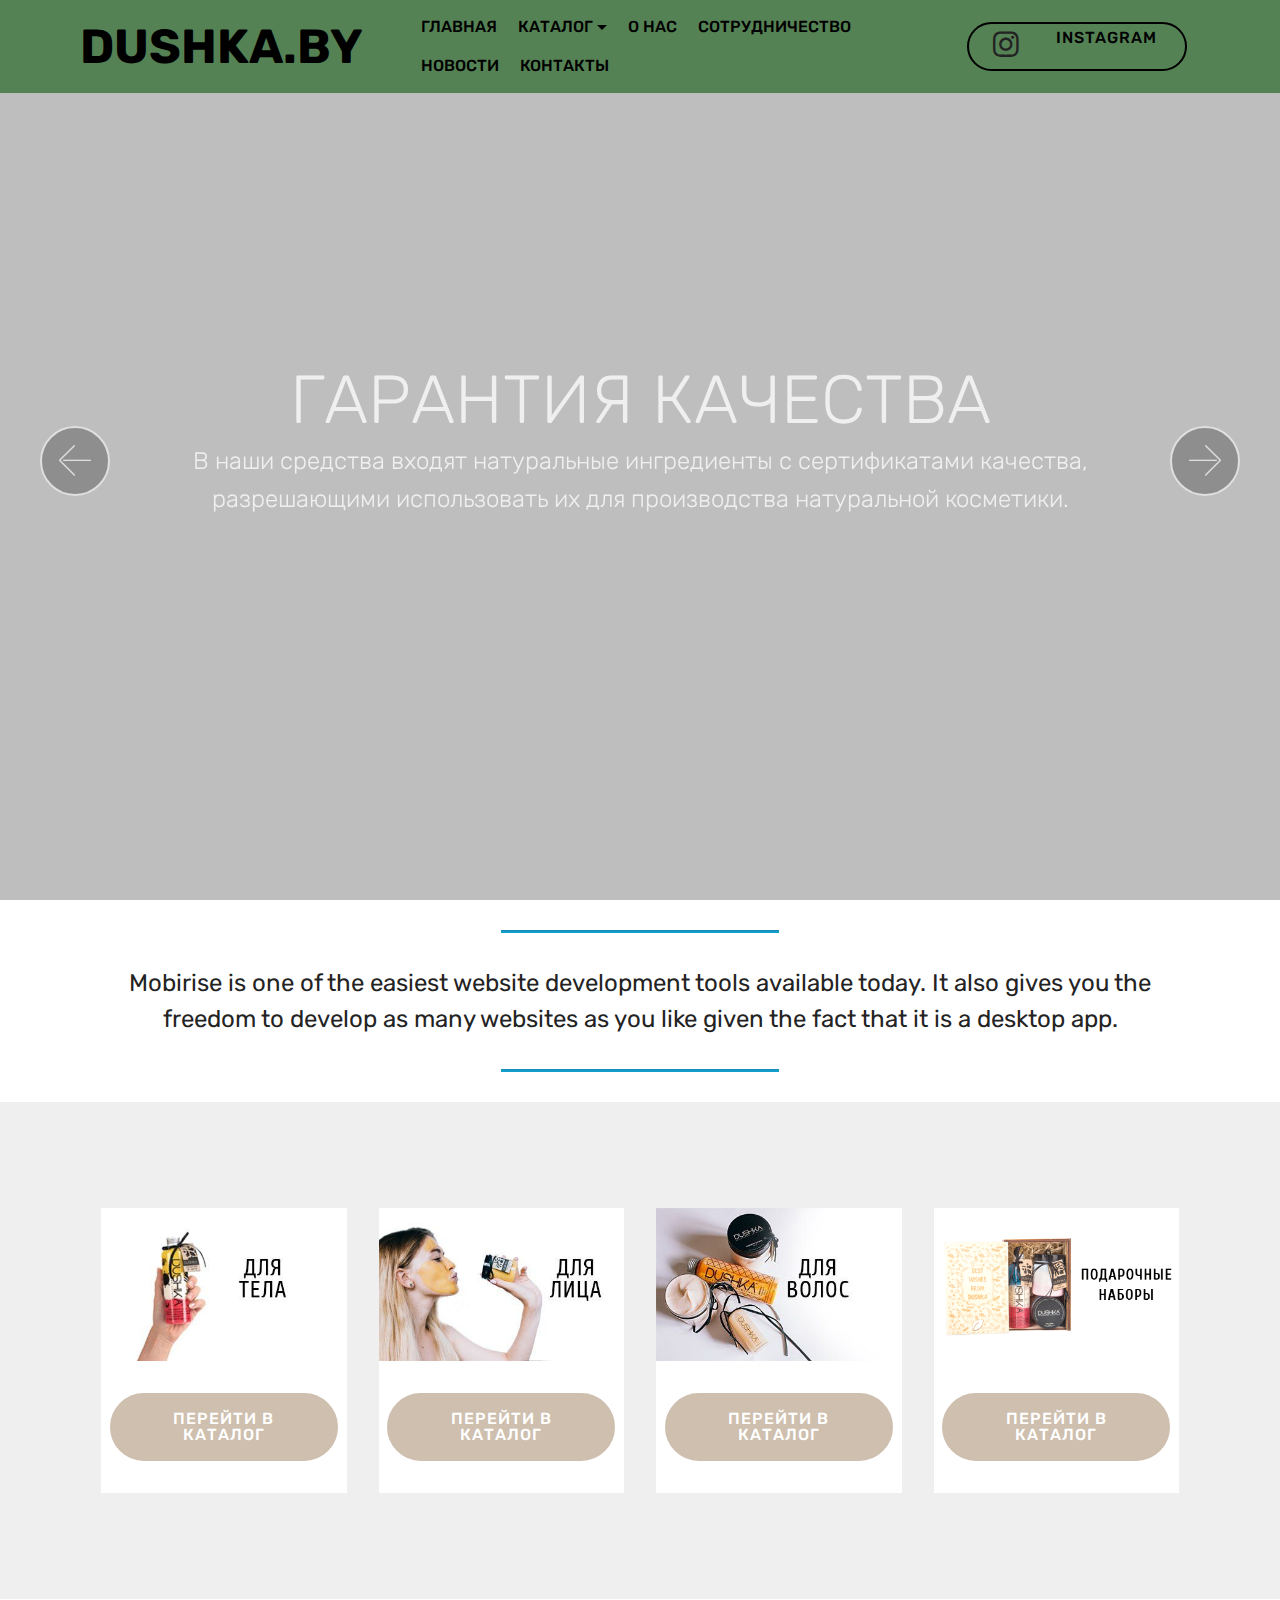
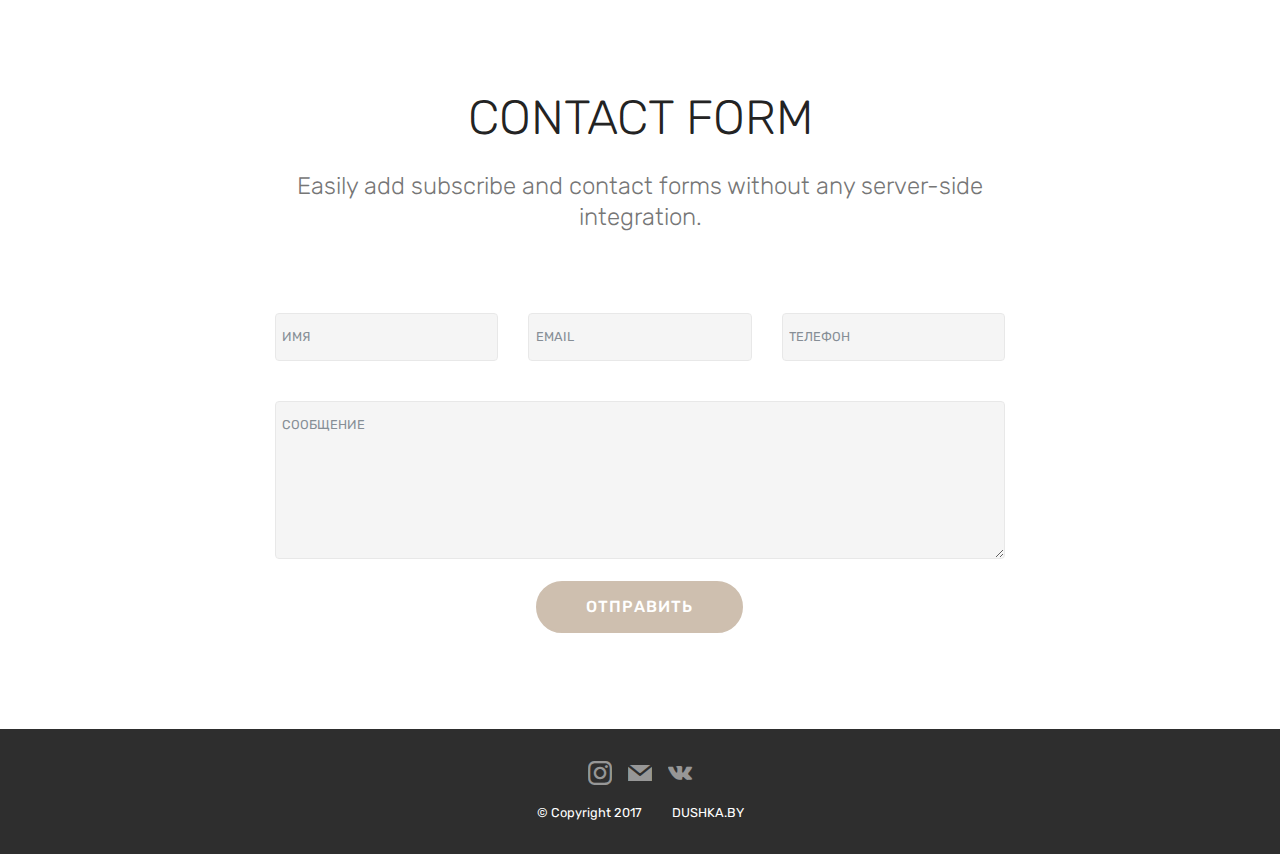
==== index.html @ 1a7125b2 "create github pages" ====
<!DOCTYPE html>
<html>
<head>
  <!-- Данный сайт сделан с помощью конструктора Mobirise v4.4.1, https://mobiriz.store -->
  <meta charset="UTF-8">
  <meta http-equiv="X-UA-Compatible" content="IE=edge">
  <meta name="generator" content="Mobirise v4.4.1, mobiriz.store">
  <meta name="viewport" content="width=device-width, initial-scale=1">
  <link rel="shortcut icon" href="assets/images/logo2.png" type="image/x-icon">
  <meta name="description" content="">
  <title>Dushka.by</title>
  <link rel="stylesheet" href="assets/web/assets/mobirise-icons/mobirise-icons.css">
  <link rel="stylesheet" href="assets/tether/tether.min.css">
  <link rel="stylesheet" href="assets/bootstrap/css/bootstrap.min.css">
  <link rel="stylesheet" href="assets/bootstrap/css/bootstrap-grid.min.css">
  <link rel="stylesheet" href="assets/bootstrap/css/bootstrap-reboot.min.css">
  <link rel="stylesheet" href="assets/dropdown/css/style.css">
  <link rel="stylesheet" href="assets/socicon/css/styles.css">
  <link rel="stylesheet" href="assets/theme/css/style.css">
  <link rel="stylesheet" href="assets/mobirise/css/mbr-additional.css" type="text/css">
  
  
  
</head>
<body>
<section class="menu cid-qB2t56JQNz" once="menu" id="menu1-0" data-rv-view="389">

    

    <nav class="navbar navbar-expand beta-menu navbar-dropdown align-items-center navbar-fixed-top navbar-toggleable-sm">
        <button class="navbar-toggler navbar-toggler-right" type="button" data-toggle="collapse" data-target="#navbarSupportedContent" aria-controls="navbarSupportedContent" aria-expanded="false" aria-label="Toggle navigation">
            <div class="hamburger">
                <span></span>
                <span></span>
                <span></span>
                <span></span>
            </div>
        </button>
        <div class="menu-logo">
            <div class="navbar-brand">
                
                <span class="navbar-caption-wrap"><a class="navbar-caption text-black display-2" href="https://mobirise.com">
                        DUSHKA.BY</a></span>
            </div>
        </div>
        <div class="collapse navbar-collapse" id="navbarSupportedContent">
            <ul class="navbar-nav nav-dropdown" data-app-modern-menu="true"><li class="nav-item">
                    <a class="nav-link link text-black display-4" href="https://mobirise.com">
                        ГЛАВНАЯ</a>
                </li><li class="nav-item dropdown"><a class="nav-link link text-black dropdown-toggle display-4" href="https://mobirise.com" data-toggle="dropdown-submenu" aria-expanded="false">КАТАЛОГ</a><div class="dropdown-menu"><div class="dropdown"><a class="text-black dropdown-item dropdown-toggle display-4" href="https://mobirise.com" data-toggle="dropdown-submenu" aria-expanded="false">ДЛЯ ТЕЛ</a><div class="dropdown-menu dropdown-submenu"><a class="text-black dropdown-item display-4" href="https://mobirise.com">New Item</a><a class="text-black dropdown-item display-4" href="https://mobirise.com" aria-expanded="false">New Item</a><a class="text-black dropdown-item display-4" href="https://mobirise.com" aria-expanded="false">New Item</a><a class="text-black dropdown-item display-4" href="https://mobirise.com" aria-expanded="false">New Item</a><a class="text-black dropdown-item display-4" href="https://mobirise.com" aria-expanded="false">New Item</a><a class="text-black dropdown-item display-4" href="https://mobirise.com" aria-expanded="false">New Item</a><a class="text-black dropdown-item display-4" href="https://mobirise.com" aria-expanded="false">New Item</a><a class="text-black dropdown-item display-4" href="https://mobirise.com" aria-expanded="false">New Item</a><a class="text-black dropdown-item display-4" href="https://mobirise.com" aria-expanded="false">New Item</a><a class="text-black dropdown-item display-4" href="https://mobirise.com" aria-expanded="false">New Item</a><a class="text-black dropdown-item display-4" href="https://mobirise.com" aria-expanded="false">New Item</a><a class="text-black dropdown-item display-4" href="https://mobirise.com" aria-expanded="false">New Item</a></div></div><div class="dropdown"><a class="text-black dropdown-item dropdown-toggle display-4" href="https://mobirise.com" aria-expanded="false" data-toggle="dropdown-submenu">ДЛЯ ЛИЦА</a><div class="dropdown-menu dropdown-submenu"><a class="text-black dropdown-item display-4" href="https://mobirise.com" aria-expanded="false">New Item</a><a class="text-black dropdown-item display-4" href="https://mobirise.com" aria-expanded="false">New Item</a><a class="text-black dropdown-item display-4" href="https://mobirise.com" aria-expanded="false">New Item</a><a class="text-black dropdown-item display-4" href="https://mobirise.com" aria-expanded="false">New Item</a><a class="text-black dropdown-item display-4" href="https://mobirise.com" aria-expanded="false">New Item</a><a class="text-black dropdown-item display-4" href="https://mobirise.com" aria-expanded="false">New Item</a><a class="text-black dropdown-item display-4" href="https://mobirise.com" aria-expanded="false">New Item</a><a class="text-black dropdown-item display-4" href="https://mobirise.com" aria-expanded="false">New Item</a><a class="text-black dropdown-item display-4" href="https://mobirise.com" aria-expanded="false">New Item</a><a class="text-black dropdown-item display-4" href="https://mobirise.com" aria-expanded="false">New Item</a></div></div><div class="dropdown"><a class="text-black dropdown-item dropdown-toggle display-4" href="https://mobirise.com" aria-expanded="false" data-toggle="dropdown-submenu">ДЛЯ ВОЛОС</a><div class="dropdown-menu dropdown-submenu"><a class="text-black dropdown-item display-4" href="https://mobirise.com" aria-expanded="false">New Item</a><a class="text-black dropdown-item display-4" href="https://mobirise.com" aria-expanded="false">New Item</a><a class="text-black dropdown-item display-4" href="https://mobirise.com" aria-expanded="false">New Item</a><a class="text-black dropdown-item display-4" href="https://mobirise.com" aria-expanded="false">New Item</a><a class="text-black dropdown-item display-4" href="https://mobirise.com" aria-expanded="false">New Item</a></div></div><div class="dropdown"><a class="text-black dropdown-item dropdown-toggle display-4" href="https://mobirise.com" aria-expanded="false" data-toggle="dropdown-submenu">ПОДАРОЧНЫЕ НАБОРЫ</a><div class="dropdown-menu dropdown-submenu"><a class="text-black dropdown-item display-4" href="https://mobirise.com" aria-expanded="false">New Item</a><a class="text-black dropdown-item display-4" href="https://mobirise.com" aria-expanded="false">New Item</a><a class="text-black dropdown-item display-4" href="https://mobirise.com" aria-expanded="false">New Item</a><a class="text-black dropdown-item display-4" href="https://mobirise.com" aria-expanded="false">New Item</a></div></div></div></li><li class="nav-item"><a class="nav-link link text-black display-4" href="https://mobirise.com">О НАС</a></li><li class="nav-item"><a class="nav-link link text-black display-4" href="https://mobirise.com">СОТРУДНИЧЕСТВО</a></li><li class="nav-item"><a class="nav-link link text-black display-4" href="https://mobirise.com">НОВОСТИ</a></li><li class="nav-item"><a class="nav-link link text-black display-4" href="https://mobirise.com">КОНТАКТЫ</a></li></ul>
            <div class="navbar-buttons mbr-section-btn"><a class="btn btn-sm btn-black-outline display-4" href="https://mobirise.com"><span class="socicon socicon-instagram mbr-iconfont mbr-iconfont-btn" style="color: rgb(35, 35, 35);"></span>
                    &nbsp; &nbsp; &nbsp;INSTAGRAM &nbsp; &nbsp; &nbsp; &nbsp; &nbsp; &nbsp;</a></div>
        </div>
    </nav>
</section>

<section class="engine"><a href="https://mobirisethemes.info">Современные bootstrap шаблоны Можно всегда у нас на сайте</a></section><section class="carousel slide cid-qB2wFe094n" data-interval="false" id="slider1-1" data-rv-view="391">

    

    <div class="full-screen"><div class="mbr-slider slide carousel" data-pause="true" data-keyboard="false" data-ride="carousel" data-interval="4000"><div class="carousel-inner" role="listbox"><div class="carousel-item slider-fullscreen-image active" data-bg-video-slide="false" style="background-image: url(assets/images/img-8837-1600x900.jpg);"><div class="container container-slide"><div class="image_wrapper"><div class="mbr-overlay" style="opacity: 0.2;"></div><img src="assets/images/img-8837-1600x900.jpg"><div class="carousel-caption justify-content-center"><div class="col-10 align-center"><h2 class="mbr-fonts-style display-1">ГАРАНТИЯ КАЧЕСТВА</h2><p class="lead mbr-text mbr-fonts-style display-5"> В наши средства входят натуральные ингредиенты с сертификатами качества, разрешающими использовать их для производства натуральной косметики.</p></div></div></div></div></div><div class="carousel-item slider-fullscreen-image" data-bg-video-slide="false" style="background-image: url(assets/images/dsc-0005-4-2-1600x899.jpg);"><div class="container container-slide"><div class="image_wrapper"><div class="mbr-overlay" style="opacity: 0.2; background-color: rgb(85, 130, 85);"></div><img src="assets/images/dsc-0005-4-2-1600x899.jpg"><div class="carousel-caption justify-content-center"><div class="col-10 align-center"><h2 class="mbr-fonts-style display-1">СЕРТИФИЦИРОВАНАЯ ПРОДУКЦИЯ</h2><p class="lead mbr-text mbr-fonts-style display-5">Косметика Dushka имеет все необходимые сертификаты качества.</p></div></div></div></div></div><div class="carousel-item slider-fullscreen-image" data-bg-video-slide="false" style="background-image: url(assets/images/dsc-9138-1600x1144.jpg);"><div class="container container-slide"><div class="image_wrapper"><div class="mbr-overlay" style="opacity: 0.2;"></div><img src="assets/images/dsc-9138-1600x1144.jpg"><div class="carousel-caption justify-content-center"><div class="col-10 align-center"><h2 class="mbr-fonts-style display-1">РУЧНАЯ РАБОТА</h2><p class="lead mbr-text mbr-fonts-style display-5">Все наши средства готовятся исключительно вручную – Dushka очень гордится этим, ведь так мы передаем вам свое тепло и заботу. Наши ребята каждый день бережно и кропотливо создают полезные средства для вашей кожи и волос: готовят, разливают и упаковывают.</p></div></div></div></div></div></div><a data-app-prevent-settings="" class="carousel-control carousel-control-prev" role="button" data-slide="prev" href="#slider1-1"><span aria-hidden="true" class="mbri-left mbr-iconfont"></span><span class="sr-only">Previous</span></a><a data-app-prevent-settings="" class="carousel-control carousel-control-next" role="button" data-slide="next" href="#slider1-1"><span aria-hidden="true" class="mbri-right mbr-iconfont"></span><span class="sr-only">Next</span></a></div></div>

</section>

<section class="mbr-section article content9 cid-qB2C5EbMY2" id="content9-2" data-rv-view="403">
    
     

    <div class="container">
        <div class="inner-container" style="width: 100%;">
            <hr class="line" style="width: 25%;">
            <div class="section-text align-center mbr-fonts-style display-5">
                    Mobirise is one of the easiest website development tools available today. It also gives you the freedom to develop as many websites as you like given the fact that it is a desktop app.
                </div>
            <hr class="line" style="width: 25%;">
        </div>
        </div>
</section>

<section class="features3 cid-qB3M7paw9y" id="features3-7" data-rv-view="405">

    

    
    <div class="container">
        <div class="media-container-row">
            <div class="card p-3 col-12 col-md-6 col-lg-3">
                <div class="card-wrapper">
                    <div class="card-img">
                        <img src="assets/images/for-body1-400x250.jpg" alt="Mobirise" title="" media-simple="true">
                    </div>
                    <div class="card-box">
                        
                        
                    </div>
                    <div class="mbr-section-btn text-center"><a href="https://mobirise.com" class="btn btn-primary display-4">ПЕРЕЙТИ В КАТАЛОГ</a></div>
                </div>
            </div>

            <div class="card p-3 col-12 col-md-6 col-lg-3">
                <div class="card-wrapper">
                    <div class="card-img">
                        <img src="assets/images/for-face1-400x250.jpg" alt="Mobirise" title="" media-simple="true">
                    </div>
                    <div class="card-box">
                        
                        
                    </div>
                    <div class="mbr-section-btn text-center"><a href="https://mobirise.com" class="btn btn-primary display-4">
                            ПЕРЕЙТИ В КАТАЛОГ
                        </a></div>
                </div>
            </div>

            <div class="card p-3 col-12 col-md-6 col-lg-3">
                <div class="card-wrapper">
                    <div class="card-img">
                        <img src="assets/images/for-hair1-400x250.jpg" alt="Mobirise" title="" media-simple="true">
                    </div>
                    <div class="card-box">
                        
                        
                    </div>
                    <div class="mbr-section-btn text-center"><a href="https://mobirise.com" class="btn btn-primary display-4">
                            ПЕРЕЙТИ В КАТАЛОГ</a></div>
                </div>
            </div>

            <div class="card p-3 col-12 col-md-6 col-lg-3">
                <div class="card-wrapper">
                    <div class="card-img">
                        <img src="assets/images/gifts2-400x250.png" alt="Mobirise" title="" media-simple="true">
                    </div>
                    <div class="card-box">
                        
                        
                    </div>
                    <div class="mbr-section-btn text-center"><a href="https://mobirise.com" class="btn btn-primary display-4">
                            ПЕРЕЙТИ В КАТАЛОГ</a></div>
                </div>
            </div>
        </div>
    </div>
</section>

<section class="mbr-section form1 cid-qB3NNVXG8j" id="form1-8" data-rv-view="408">

    

    
    <div class="container">
        <div class="row justify-content-center">
            <div class="title col-12 col-lg-8">
                <h2 class="mbr-section-title align-center pb-3 mbr-fonts-style display-2">
                    CONTACT FORM
                </h2>
                <h3 class="mbr-section-subtitle align-center mbr-light pb-3 mbr-fonts-style display-5">
                    Easily add subscribe and contact forms without any server-side integration.
                </h3>
            </div>
        </div>
    </div>
    <div class="container">
        <div class="row justify-content-center">
            <div class="media-container-column col-lg-8" data-form-type="formoid">
                    <div data-form-alert="" hidden="">ВАШ ЗАКАЗ ПРИНЯТ!!</div>
            
                    <form class="mbr-form" action="https://mobirise.com/" method="post" data-form-title="Mobirise Form"><input type="hidden" data-form-email="true" value="GAE3ifCP+RsRSD0ZVtzmwENNKTqs3hxcGVDmZ1u8x0DajtboHRudoJtHRU5jz0nPEMmqJsfV3GrtwkZVNbDu36FgyVKIQjobGoaf90U6ARGHGFl7/Kj0T1n71Yl6J13o">
                        <div class="row row-sm-offset">
                            <div class="col-md-4 multi-horizontal" data-for="name">
                                <div class="form-group">
                                    <label class="form-control-label mbr-fonts-style display-7" for="name-form1-8"></label>
                                    <input type="text" class="form-control" name="name" data-form-field="Name" required="" placeholder="ИМЯ" id="name-form1-8">
                                </div>
                            </div>
                            <div class="col-md-4 multi-horizontal" data-for="email">
                                <div class="form-group">
                                    <label class="form-control-label mbr-fonts-style display-7" for="email-form1-8"></label>
                                    <input type="email" class="form-control" name="email" data-form-field="Email" required="" placeholder="EMAIL" id="email-form1-8">
                                </div>
                            </div>
                            <div class="col-md-4 multi-horizontal" data-for="phone">
                                <div class="form-group">
                                    <label class="form-control-label mbr-fonts-style display-7" for="phone-form1-8"></label>
                                    <input type="tel" class="form-control" name="phone" data-form-field="Phone" placeholder="ТЕЛЕФОН" id="phone-form1-8">
                                </div>
                            </div>
                        </div>
                        <div class="form-group" data-for="message">
                            <label class="form-control-label mbr-fonts-style display-7" for="message-form1-8"></label>
                            <textarea type="text" class="form-control" name="message" rows="7" data-form-field="Message" placeholder="СООБЩЕНИЕ" id="message-form1-8"></textarea>
                        </div>
            
                        <span class="input-group-btn"><button href="" type="submit" class="btn btn-primary btn-form display-4">ОТПРАВИТЬ</button></span>
                    </form>
            </div>
        </div>
    </div>
</section>

<section once="" class="cid-qB3NXkF1l2" id="footer7-a" data-rv-view="411">

    

    

    <div class="container">
        <div class="media-container-row align-center mbr-white">
            
            <div class="row social-row">
                <div class="social-list align-right pb-2">
                    
                    
                    
                    
                    
                    
                <div class="soc-item">
                        <a href="https://twitter.com/mobirise" target="_blank">
                            <span class="mbr-iconfont mbr-iconfont-social socicon-instagram socicon" style="color: rgb(255, 255, 255);" media-simple="true"></span>
                        </a>
                    </div><div class="soc-item">
                        <a href="https://www.facebook.com/pages/Mobirise/1616226671953247" target="_blank">
                            <span class="mbr-iconfont mbr-iconfont-social socicon-mail socicon" style="color: rgb(255, 255, 255);" media-simple="true"></span>
                        </a>
                    </div><div class="soc-item">
                        <a href="https://www.facebook.com/pages/Mobirise/1616226671953247" target="_blank">
                            <span class="mbr-iconfont mbr-iconfont-social socicon-vkontakte socicon" style="color: rgb(255, 255, 255);" media-simple="true"></span>
                        </a>
                    </div></div>
            </div>
            <div class="row row-copirayt">
                <p class="mbr-text mb-0 mbr-fonts-style mbr-white align-center display-7">
                    © Copyright 2017 &nbsp; &nbsp; &nbsp; &nbsp; &nbsp;DUSHKA.BY</p>
            </div>
        </div>
    </div>
</section>


  <script src="assets/web/assets/jquery/jquery.min.js"></script>
  <script src="assets/popper/popper.min.js"></script>
  <script src="assets/tether/tether.min.js"></script>
  <script src="assets/bootstrap/js/bootstrap.min.js"></script>
  <script src="assets/smooth-scroll/smooth-scroll.js"></script>
  <script src="assets/dropdown/js/script.min.js"></script>
  <script src="assets/touch-swipe/jquery.touch-swipe.min.js"></script>
  <script src="assets/jquery-mb-vimeo_player/jquery.mb.vimeo_player.js"></script>
  <script src="assets/bootstrap-carousel-swipe/bootstrap-carousel-swipe.js"></script>
  <script src="assets/jquery-mb-ytplayer/jquery.mb.ytplayer.min.js"></script>
  <script src="assets/theme/js/script.js"></script>
  <script src="assets/mobirise-slider-video/script.js"></script>
  <script src="assets/formoid/formoid.min.js"></script>
  
  
</body>
</html>
---- assets/web/assets/mobirise-icons/mobirise-icons.css ----
@font-face {
  font-family: 'MobiriseIcons';
  src:  url('mobirise-icons.eot?spat4u');
  src:  url('mobirise-icons.eot?spat4u#iefix') format('embedded-opentype'),
    url('mobirise-icons.ttf?spat4u') format('truetype'),
    url('mobirise-icons.woff?spat4u') format('woff'),
    url('mobirise-icons.svg?spat4u#MobiriseIcons') format('svg');
  font-weight: normal;
  font-style: normal;
}

[class^="mbri-"], [class*=" mbri-"] {
  /* use !important to prevent issues with browser extensions that change fonts */
  font-family: MobiriseIcons !important;
  speak: none;
  font-style: normal;
  font-weight: normal;
  font-variant: normal;
  text-transform: none;
  line-height: 1;

  /* Better Font Rendering =========== */
  -webkit-font-smoothing: antialiased;
  -moz-osx-font-smoothing: grayscale;
}

.mbri-add-submenu:before {
  content: "\e900";
}
.mbri-alert:before {
  content: "\e901";
}
.mbri-align-center:before {
  content: "\e902";
}
.mbri-align-justify:before {
  content: "\e903";
}
.mbri-align-left:before {
  content: "\e904";
}
.mbri-align-right:before {
  content: "\e905";
}
.mbri-android:before {
  content: "\e906";
}
.mbri-apple:before {
  content: "\e907";
}
.mbri-arrow-down:before {
  content: "\e908";
}
.mbri-arrow-next:before {
  content: "\e909";
}
.mbri-arrow-prev:before {
  content: "\e90a";
}
.mbri-arrow-up:before {
  content: "\e90b";
}
.mbri-bold:before {
  content: "\e90c";
}
.mbri-bookmark:before {
  content: "\e90d";
}
.mbri-bootstrap:before {
  content: "\e90e";
}
.mbri-briefcase:before {
  content: "\e90f";
}
.mbri-browse:before {
  content: "\e910";
}
.mbri-bulleted-list:before {
  content: "\e911";
}
.mbri-calendar:before {
  content: "\e912";
}
.mbri-camera:before {
  content: "\e913";
}
.mbri-cart-add:before {
  content: "\e914";
}
.mbri-cart-full:before {
  content: "\e915";
}
.mbri-cash:before {
  content: "\e916";
}
.mbri-change-style:before {
  content: "\e917";
}
.mbri-chat:before {
  content: "\e918";
}
.mbri-clock:before {
  content: "\e919";
}
.mbri-close:before {
  content: "\e91a";
}
.mbri-cloud:before {
  content: "\e91b";
}
.mbri-code:before {
  content: "\e91c";
}
.mbri-contact-form:before {
  content: "\e91d";
}
.mbri-credit-card:before {
  content: "\e91e";
}
.mbri-cursor-click:before {
  content: "\e91f";
}
.mbri-cust-feedback:before {
  content: "\e920";
}
.mbri-database:before {
  content: "\e921";
}
.mbri-delivery:before {
  content: "\e922";
}
.mbri-desktop:before {
  content: "\e923";
}
.mbri-devices:before {
  content: "\e924";
}
.mbri-down:before {
  content: "\e925";
}
.mbri-download:before {
  content: "\e989";
}
.mbri-drag-n-drop:before {
  content: "\e927";
}
.mbri-drag-n-drop2:before {
  content: "\e928";
}
.mbri-edit:before {
  content: "\e929";
}
.mbri-edit2:before {
  content: "\e92a";
}
.mbri-error:before {
  content: "\e92b";
}
.mbri-extension:before {
  content: "\e92c";
}
.mbri-features:before {
  content: "\e92d";
}
.mbri-file:before {
  content: "\e92e";
}
.mbri-flag:before {
  content: "\e92f";
}
.mbri-folder:before {
  content: "\e930";
}
.mbri-gift:before {
  content: "\e931";
}
.mbri-github:before {
  content: "\e932";
}
.mbri-globe:before {
  content: "\e933";
}
.mbri-globe-2:before {
  content: "\e934";
}
.mbri-growing-chart:before {
  content: "\e935";
}
.mbri-hearth:before {
  content: "\e936";
}
.mbri-help:before {
  content: "\e937";
}
.mbri-home:before {
  content: "\e938";
}
.mbri-hot-cup:before {
  content: "\e939";
}
.mbri-idea:before {
  content: "\e93a";
}
.mbri-image-gallery:before {
  content: "\e93b";
}
.mbri-image-slider:before {
  content: "\e93c";
}
.mbri-info:before {
  content: "\e93d";
}
.mbri-italic:before {
  content: "\e93e";
}
.mbri-key:before {
  content: "\e93f";
}
.mbri-laptop:before {
  content: "\e940";
}
.mbri-layers:before {
  content: "\e941";
}
.mbri-left-right:before {
  content: "\e942";
}
.mbri-left:before {
  content: "\e943";
}
.mbri-letter:before {
  content: "\e944";
}
.mbri-like:before {
  content: "\e945";
}
.mbri-link:before {
  content: "\e946";
}
.mbri-lock:before {
  content: "\e947";
}
.mbri-login:before {
  content: "\e948";
}
.mbri-logout:before {
  content: "\e949";
}
.mbri-magic-stick:before {
  content: "\e94a";
}
.mbri-map-pin:before {
  content: "\e94b";
}
.mbri-menu:before {
  content: "\e94c";
}
.mbri-mobile:before {
  content: "\e94d";
}
.mbri-mobile2:before {
  content: "\e94e";
}
.mbri-mobirise:before {
  content: "\e94f";
}
.mbri-more-horizontal:before {
  content: "\e950";
}
.mbri-more-vertical:before {
  content: "\e951";
}
.mbri-music:before {
  content: "\e952";
}
.mbri-new-file:before {
  content: "\e953";
}
.mbri-numbered-list:before {
  content: "\e954";
}
.mbri-opened-folder:before {
  content: "\e955";
}
.mbri-pages:before {
  content: "\e956";
}
.mbri-paper-plane:before {
  content: "\e957";
}
.mbri-paperclip:before {
  content: "\e958";
}
.mbri-photo:before {
  content: "\e959";
}
.mbri-photos:before {
  content: "\e95a";
}
.mbri-pin:before {
  content: "\e95b";
}
.mbri-play:before {
  content: "\e95c";
}
.mbri-plus:before {
  content: "\e95d";
}
.mbri-preview:before {
  content: "\e95e";
}
.mbri-print:before {
  content: "\e95f";
}
.mbri-protect:before {
  content: "\e960";
}
.mbri-question:before {
  content: "\e961";
}
.mbri-quote-left:before {
  content: "\e962";
}
.mbri-quote-right:before {
  content: "\e963";
}
.mbri-refresh:before {
  content: "\e964";
}
.mbri-responsive:before {
  content: "\e965";
}
.mbri-right:before {
  content: "\e966";
}
.mbri-rocket:before {
  content: "\e967";
}
.mbri-sad-face:before {
  content: "\e968";
}
.mbri-sale:before {
  content: "\e969";
}
.mbri-save:before {
  content: "\e96a";
}
.mbri-search:before {
  content: "\e96b";
}
.mbri-setting:before {
  content: "\e96c";
}
.mbri-setting2:before {
  content: "\e96d";
}
.mbri-setting3:before {
  content: "\e96e";
}
.mbri-share:before {
  content: "\e96f";
}
.mbri-shopping-bag:before {
  content: "\e970";
}
.mbri-shopping-basket:before {
  content: "\e971";
}
.mbri-shopping-cart:before {
  content: "\e972";
}
.mbri-sites:before {
  content: "\e973";
}
.mbri-smile-face:before {
  content: "\e974";
}
.mbri-speed:before {
  content: "\e975";
}
.mbri-star:before {
  content: "\e976";
}
.mbri-success:before {
  content: "\e977";
}
.mbri-sun:before {
  content: "\e978";
}
.mbri-sun2:before {
  content: "\e979";
}
.mbri-tablet:before {
  content: "\e97a";
}
.mbri-tablet-vertical:before {
  content: "\e97b";
}
.mbri-target:before {
  content: "\e97c";
}
.mbri-timer:before {
  content: "\e97d";
}
.mbri-to-ftp:before {
  content: "\e97e";
}
.mbri-to-local-drive:before {
  content: "\e97f";
}
.mbri-touch-swipe:before {
  content: "\e980";
}
.mbri-touch:before {
  content: "\e981";
}
.mbri-trash:before {
  content: "\e982";
}
.mbri-underline:before {
  content: "\e983";
}
.mbri-unlink:before {
  content: "\e984";
}
.mbri-unlock:before {
  content: "\e985";
}
.mbri-up-down:before {
  content: "\e986";
}
.mbri-up:before {
  content: "\e987";
}
.mbri-update:before {
  content: "\e988";
}
.mbri-upload:before {
 content: "\e926"; 
}
.mbri-user:before {
  content: "\e98a";
}
.mbri-user2:before {
  content: "\e98b";
}
.mbri-users:before {
  content: "\e98c";
}
.mbri-video:before {
  content: "\e98d";
}
.mbri-video-play:before {
  content: "\e98e";
}
.mbri-watch:before {
  content: "\e98f";
}
.mbri-website-theme:before {
  content: "\e990";
}
.mbri-wifi:before {
  content: "\e991";
}
.mbri-windows:before {
  content: "\e992";
}
.mbri-zoom-out:before {
  content: "\e993";
}
.mbri-redo:before {
  content: "\e994";
}
.mbri-undo:before {
  content: "\e995";
}
---- assets/dropdown/css/style.css ----
.navbar-dropdown {
  left: 0;
  padding: 0;
  position: absolute;
  right: 0;
  top: 0;
  transition: all 0.45s ease;
  z-index: 1030;
  background: #282828; }
  .navbar-dropdown .navbar-logo {
    margin-right: 0.8rem;
    transition: margin 0.3s ease-in-out;
    vertical-align: middle; }
    .navbar-dropdown .navbar-logo img {
      height: 3.125rem;
      transition: all 0.3s ease-in-out; }
    .navbar-dropdown .navbar-logo.mbr-iconfont {
      font-size: 3.125rem;
      line-height: 3.125rem; }
  .navbar-dropdown .navbar-caption {
    font-weight: 700;
    white-space: normal;
    vertical-align: -4px;
    line-height: 3.125rem !important; }
    .navbar-dropdown .navbar-caption, .navbar-dropdown .navbar-caption:hover {
      color: inherit;
      text-decoration: none; }
  .navbar-dropdown .mbr-iconfont + .navbar-caption {
    vertical-align: -1px; }
  .navbar-dropdown.navbar-fixed-top {
    position: fixed; }
  .navbar-dropdown .navbar-brand span {
    vertical-align: -4px; }
  .navbar-dropdown.bg-color.transparent {
    background: none; }
  .navbar-dropdown.navbar-short .navbar-brand {
    padding: 0.625rem 0; }
    .navbar-dropdown.navbar-short .navbar-brand span {
      vertical-align: -1px; }
  .navbar-dropdown.navbar-short .navbar-caption {
    line-height: 2.375rem !important;
    vertical-align: -2px; }
  .navbar-dropdown.navbar-short .navbar-logo {
    margin-right: 0.5rem; }
    .navbar-dropdown.navbar-short .navbar-logo img {
      height: 2.375rem; }
    .navbar-dropdown.navbar-short .navbar-logo.mbr-iconfont {
      font-size: 2.375rem;
      line-height: 2.375rem; }
  .navbar-dropdown.navbar-short .mbr-table-cell {
    height: 3.625rem; }
  .navbar-dropdown .navbar-close {
    left: 0.6875rem;
    position: fixed;
    top: 0.75rem;
    z-index: 1000; }
  .navbar-dropdown .hamburger-icon {
    content: "";
    display: inline-block;
    vertical-align: middle;
    width: 16px;
    -webkit-box-shadow: 0 -6px 0 1px #282828,0 0 0 1px #282828,0 6px 0 1px #282828;
    -moz-box-shadow: 0 -6px 0 1px #282828,0 0 0 1px #282828,0 6px 0 1px #282828;
    box-shadow: 0 -6px 0 1px #282828,0 0 0 1px #282828,0 6px 0 1px #282828; }

.dropdown-menu .dropdown-toggle[data-toggle="dropdown-submenu"]::after {
  border-bottom: 0.35em solid transparent;
  border-left: 0.35em solid;
  border-right: 0;
  border-top: 0.35em solid transparent;
  margin-left: 0.3rem; }

.dropdown-menu .dropdown-item:focus {
  outline: 0; }

.nav-dropdown {
  font-size: 0.75rem;
  font-weight: 500;
  height: auto !important; }
  .nav-dropdown .nav-btn {
    padding-left: 1rem; }
  .nav-dropdown .link {
    margin: .667em 1.667em;
    font-weight: 500;
    padding: 0;
    transition: color .2s ease-in-out; }
    .nav-dropdown .link.dropdown-toggle {
      margin-right: 2.583em; }
      .nav-dropdown .link.dropdown-toggle::after {
        margin-left: .25rem;
        border-top: 0.35em solid;
        border-right: 0.35em solid transparent;
        border-left: 0.35em solid transparent;
        border-bottom: 0; }
      .nav-dropdown .link.dropdown-toggle[aria-expanded="true"] {
        margin: 0;
        padding: 0.667em 3.263em  0.667em 1.667em; }
  .nav-dropdown .link::after,
  .nav-dropdown .dropdown-item::after {
    color: inherit; }
  .nav-dropdown .btn {
    font-size: 0.75rem;
    font-weight: 700;
    letter-spacing: 0;
    margin-bottom: 0;
    padding-left: 1.25rem;
    padding-right: 1.25rem; }
  .nav-dropdown .dropdown-menu {
    border-radius: 0;
    border: 0;
    left: 0;
    margin: 0;
    padding-bottom: 1.25rem;
    padding-top: 1.25rem;
    position: relative; }
  .nav-dropdown .dropdown-submenu {
    margin-left: 0.125rem;
    top: 0; }
  .nav-dropdown .dropdown-item {
    font-weight: 500;
    line-height: 2;
    padding: 0.3846em 4.615em 0.3846em 1.5385em;
    position: relative;
    transition: color .2s ease-in-out, background-color .2s ease-in-out; }
    .nav-dropdown .dropdown-item::after {
      margin-top: -0.3077em;
      position: absolute;
      right: 1.1538em;
      top: 50%; }
    .nav-dropdown .dropdown-item:focus, .nav-dropdown .dropdown-item:hover {
      background: none; }

@media (max-width: 767px) {
  .nav-dropdown.navbar-toggleable-sm {
    bottom: 0;
    display: none;
    left: 0;
    overflow-x: hidden;
    position: fixed;
    top: 0;
    transform: translateX(-100%);
    -ms-transform: translateX(-100%);
    -webkit-transform: translateX(-100%);
    width: 18.75rem;
    z-index: 999; } }
.nav-dropdown.navbar-toggleable-xl {
  bottom: 0;
  display: none;
  left: 0;
  overflow-x: hidden;
  position: fixed;
  top: 0;
  transform: translateX(-100%);
  -ms-transform: translateX(-100%);
  -webkit-transform: translateX(-100%);
  width: 18.75rem;
  z-index: 999; }

.nav-dropdown-sm {
  display: block !important;
  overflow-x: hidden;
  overflow: auto;
  padding-top: 3.875rem; }
  .nav-dropdown-sm::after {
    content: "";
    display: block;
    height: 3rem;
    width: 100%; }
  .nav-dropdown-sm.collapse.in ~ .navbar-close {
    display: block !important; }
  .nav-dropdown-sm.collapsing, .nav-dropdown-sm.collapse.in {
    transform: translateX(0);
    -ms-transform: translateX(0);
    -webkit-transform: translateX(0);
    transition: all 0.25s ease-out;
    -webkit-transition: all 0.25s ease-out;
    background: #282828; }
  .nav-dropdown-sm.collapsing[aria-expanded="false"] {
    transform: translateX(-100%);
    -ms-transform: translateX(-100%);
    -webkit-transform: translateX(-100%); }
  .nav-dropdown-sm .nav-item {
    display: block;
    margin-left: 0 !important;
    padding-left: 0; }
  .nav-dropdown-sm .link,
  .nav-dropdown-sm .dropdown-item {
    border-top: 1px dotted rgba(255, 255, 255, 0.1);
    font-size: 0.8125rem;
    line-height: 1.6;
    margin: 0 !important;
    padding: 0.875rem 2.4rem 0.875rem 1.5625rem !important;
    position: relative;
    white-space: normal; }
    .nav-dropdown-sm .link:focus, .nav-dropdown-sm .link:hover,
    .nav-dropdown-sm .dropdown-item:focus,
    .nav-dropdown-sm .dropdown-item:hover {
      background: rgba(0, 0, 0, 0.2) !important;
      color: #c0a375; }
  .nav-dropdown-sm .nav-btn {
    position: relative;
    padding: 1.5625rem 1.5625rem 0 1.5625rem; }
    .nav-dropdown-sm .nav-btn::before {
      border-top: 1px dotted rgba(255, 255, 255, 0.1);
      content: "";
      left: 0;
      position: absolute;
      top: 0;
      width: 100%; }
    .nav-dropdown-sm .nav-btn + .nav-btn {
      padding-top: 0.625rem; }
      .nav-dropdown-sm .nav-btn + .nav-btn::before {
        display: none; }
  .nav-dropdown-sm .btn {
    padding: 0.625rem 0; }
  .nav-dropdown-sm .dropdown-toggle[data-toggle="dropdown-submenu"]::after {
    margin-left: .25rem;
    border-top: 0.35em solid;
    border-right: 0.35em solid transparent;
    border-left: 0.35em solid transparent;
    border-bottom: 0; }
  .nav-dropdown-sm .dropdown-toggle[data-toggle="dropdown-submenu"][aria-expanded="true"]::after {
    border-top: 0;
    border-right: 0.35em solid transparent;
    border-left: 0.35em solid transparent;
    border-bottom: 0.35em solid; }
  .nav-dropdown-sm .dropdown-menu {
    margin: 0;
    padding: 0;
    position: relative;
    top: 0;
    left: 0;
    width: 100%;
    border: 0;
    float: none;
    border-radius: 0;
    background: none; }
  .nav-dropdown-sm .dropdown-submenu {
    left: 100%;
    margin-left: 0.125rem;
    margin-top: -1.25rem;
    top: 0; }

.navbar-toggleable-sm .nav-dropdown .dropdown-menu {
  position: absolute; }

.navbar-toggleable-sm .nav-dropdown .dropdown-submenu {
  left: 100%;
  margin-left: 0.125rem;
  margin-top: -1.25rem;
  top: 0; }

.navbar-toggleable-sm.opened .nav-dropdown .dropdown-menu {
  position: relative; }

.navbar-toggleable-sm.opened .nav-dropdown .dropdown-submenu {
  left: 0;
  margin-left: 00rem;
  margin-top: 0rem;
  top: 0; }

.is-builder .nav-dropdown.collapsing {
  transition: none !important; }

/*# sourceMappingURL=style.css.map */
---- assets/socicon/css/styles.css ----
@charset "UTF-8";

@font-face {
  font-family: "socicon";
  src:url("../fonts/socicon.eot");
  src:url("../fonts/socicon.eot?#iefix") format("embedded-opentype"),
    url("../fonts/socicon.woff") format("woff"),
    url("../fonts/socicon.ttf") format("truetype"),
    url("../fonts/socicon.svg#socicon") format("svg");
  font-weight: normal;
  font-style: normal;

}

[data-icon]:before {
  font-family: "socicon" !important;
  content: attr(data-icon);
  font-style: normal !important;
  font-weight: normal !important;
  font-variant: normal !important;
  text-transform: none !important;
  speak: none;
  line-height: 1;
  -webkit-font-smoothing: antialiased;
  -moz-osx-font-smoothing: grayscale;
}

[class^="socicon-"]:before,
[class*=" socicon-"]:before {
  font-family: "socicon" !important;
  font-style: normal !important;
  font-weight: normal !important;
  font-variant: normal !important;
  text-transform: none !important;
  speak: none;
  line-height: 1;
  -webkit-font-smoothing: antialiased;
  -moz-osx-font-smoothing: grayscale;
}

.socicon-modelmayhem:before {
  content: "\e000";
}
.socicon-mixcloud:before {
  content: "\e001";
}
.socicon-drupal:before {
  content: "\e002";
}
.socicon-swarm:before {
  content: "\e003";
}
.socicon-istock:before {
  content: "\e004";
}
.socicon-yammer:before {
  content: "\e005";
}
.socicon-ello:before {
  content: "\e006";
}
.socicon-stackoverflow:before {
  content: "\e007";
}
.socicon-persona:before {
  content: "\e008";
}
.socicon-triplej:before {
  content: "\e009";
}
.socicon-houzz:before {
  content: "\e00a";
}
.socicon-rss:before {
  content: "\e00b";
}
.socicon-paypal:before {
  content: "\e00c";
}
.socicon-odnoklassniki:before {
  content: "\e00d";
}
.socicon-airbnb:before {
  content: "\e00e";
}
.socicon-periscope:before {
  content: "\e00f";
}
.socicon-outlook:before {
  content: "\e010";
}
.socicon-coderwall:before {
  content: "\e011";
}
.socicon-tripadvisor:before {
  content: "\e012";
}
.socicon-appnet:before {
  content: "\e013";
}
.socicon-goodreads:before {
  content: "\e014";
}
.socicon-tripit:before {
  content: "\e015";
}
.socicon-lanyrd:before {
  content: "\e016";
}
.socicon-slideshare:before {
  content: "\e017";
}
.socicon-buffer:before {
  content: "\e018";
}
.socicon-disqus:before {
  content: "\e019";
}
.socicon-vkontakte:before {
  content: "\e01a";
}
.socicon-whatsapp:before {
  content: "\e01b";
}
.socicon-patreon:before {
  content: "\e01c";
}
.socicon-storehouse:before {
  content: "\e01d";
}
.socicon-pocket:before {
  content: "\e01e";
}
.socicon-mail:before {
  content: "\e01f";
}
.socicon-blogger:before {
  content: "\e020";
}
.socicon-technorati:before {
  content: "\e021";
}
.socicon-reddit:before {
  content: "\e022";
}
.socicon-dribbble:before {
  content: "\e023";
}
.socicon-stumbleupon:before {
  content: "\e024";
}
.socicon-digg:before {
  content: "\e025";
}
.socicon-envato:before {
  content: "\e026";
}
.socicon-behance:before {
  content: "\e027";
}
.socicon-delicious:before {
  content: "\e028";
}
.socicon-deviantart:before {
  content: "\e029";
}
.socicon-forrst:before {
  content: "\e02a";
}
.socicon-play:before {
  content: "\e02b";
}
.socicon-zerply:before {
  content: "\e02c";
}
.socicon-wikipedia:before {
  content: "\e02d";
}
.socicon-apple:before {
  content: "\e02e";
}
.socicon-flattr:before {
  content: "\e02f";
}
.socicon-github:before {
  content: "\e030";
}
.socicon-renren:before {
  content: "\e031";
}
.socicon-friendfeed:before {
  content: "\e032";
}
.socicon-newsvine:before {
  content: "\e033";
}
.socicon-identica:before {
  content: "\e034";
}
.socicon-bebo:before {
  content: "\e035";
}
.socicon-zynga:before {
  content: "\e036";
}
.socicon-steam:before {
  content: "\e037";
}
.socicon-xbox:before {
  content: "\e038";
}
.socicon-windows:before {
  content: "\e039";
}
.socicon-qq:before {
  content: "\e03a";
}
.socicon-douban:before {
  content: "\e03b";
}
.socicon-meetup:before {
  content: "\e03c";
}
.socicon-playstation:before {
  content: "\e03d";
}
.socicon-android:before {
  content: "\e03e";
}
.socicon-snapchat:before {
  content: "\e03f";
}
.socicon-twitter:before {
  content: "\e040";
}
.socicon-facebook:before {
  content: "\e041";
}
.socicon-googleplus:before {
  content: "\e042";
}
.socicon-pinterest:before {
  content: "\e043";
}
.socicon-foursquare:before {
  content: "\e044";
}
.socicon-yahoo:before {
  content: "\e045";
}
.socicon-skype:before {
  content: "\e046";
}
.socicon-yelp:before {
  content: "\e047";
}
.socicon-feedburner:before {
  content: "\e048";
}
.socicon-linkedin:before {
  content: "\e049";
}
.socicon-viadeo:before {
  content: "\e04a";
}
.socicon-xing:before {
  content: "\e04b";
}
.socicon-myspace:before {
  content: "\e04c";
}
.socicon-soundcloud:before {
  content: "\e04d";
}
.socicon-spotify:before {
  content: "\e04e";
}
.socicon-grooveshark:before {
  content: "\e04f";
}
.socicon-lastfm:before {
  content: "\e050";
}
.socicon-youtube:before {
  content: "\e051";
}
.socicon-vimeo:before {
  content: "\e052";
}
.socicon-dailymotion:before {
  content: "\e053";
}
.socicon-vine:before {
  content: "\e054";
}
.socicon-flickr:before {
  content: "\e055";
}
.socicon-500px:before {
  content: "\e056";
}
.socicon-wordpress:before {
  content: "\e058";
}
.socicon-tumblr:before {
  content: "\e059";
}
.socicon-twitch:before {
  content: "\e05a";
}
.socicon-8tracks:before {
  content: "\e05b";
}
.socicon-amazon:before {
  content: "\e05c";
}
.socicon-icq:before {
  content: "\e05d";
}
.socicon-smugmug:before {
  content: "\e05e";
}
.socicon-ravelry:before {
  content: "\e05f";
}
.socicon-weibo:before {
  content: "\e060";
}
.socicon-baidu:before {
  content: "\e061";
}
.socicon-angellist:before {
  content: "\e062";
}
.socicon-ebay:before {
  content: "\e063";
}
.socicon-imdb:before {
  content: "\e064";
}
.socicon-stayfriends:before {
  content: "\e065";
}
.socicon-residentadvisor:before {
  content: "\e066";
}
.socicon-google:before {
  content: "\e067";
}
.socicon-yandex:before {
  content: "\e068";
}
.socicon-sharethis:before {
  content: "\e069";
}
.socicon-bandcamp:before {
  content: "\e06a";
}
.socicon-itunes:before {
  content: "\e06b";
}
.socicon-deezer:before {
  content: "\e06c";
}
.socicon-telegram:before {
  content: "\e06e";
}
.socicon-openid:before {
  content: "\e06f";
}
.socicon-amplement:before {
  content: "\e070";
}
.socicon-viber:before {
  content: "\e071";
}
.socicon-zomato:before {
  content: "\e072";
}
.socicon-draugiem:before {
  content: "\e074";
}
.socicon-endomodo:before {
  content: "\e075";
}
.socicon-filmweb:before {
  content: "\e076";
}
.socicon-stackexchange:before {
  content: "\e077";
}
.socicon-wykop:before {
  content: "\e078";
}
.socicon-teamspeak:before {
  content: "\e079";
}
.socicon-teamviewer:before {
  content: "\e07a";
}
.socicon-ventrilo:before {
  content: "\e07b";
}
.socicon-younow:before {
  content: "\e07c";
}
.socicon-raidcall:before {
  content: "\e07d";
}
.socicon-mumble:before {
  content: "\e07e";
}
.socicon-medium:before {
  content: "\e06d";
}
.socicon-bebee:before {
  content: "\e07f";
}
.socicon-hitbox:before {
  content: "\e080";
}
.socicon-reverbnation:before {
  content: "\e081";
}
.socicon-formulr:before {
  content: "\e082";
}
.socicon-instagram:before {
  content: "\e057";
}
.socicon-battlenet:before {
  content: "\e083";
}
.socicon-chrome:before {
  content: "\e084";
}
.socicon-discord:before {
  content: "\e086";
}
.socicon-issuu:before {
  content: "\e087";
}
.socicon-macos:before {
  content: "\e088";
}
.socicon-firefox:before {
  content: "\e089";
}
.socicon-opera:before {
  content: "\e08d";
}
.socicon-keybase:before {
  content: "\e090";
}
.socicon-alliance:before {
  content: "\e091";
}
.socicon-livejournal:before {
  content: "\e092";
}
.socicon-googlephotos:before {
  content: "\e093";
}
.socicon-horde:before {
  content: "\e094";
}
.socicon-etsy:before {
  content: "\e095";
}
.socicon-zapier:before {
  content: "\e096";
}
.socicon-google-scholar:before {
  content: "\e097";
}
.socicon-researchgate:before {
  content: "\e098";
}
.socicon-wechat:before {
  content: "\e099";
}
.socicon-strava:before {
  content: "\e09a";
}
.socicon-line:before {
  content: "\e09b";
}
.socicon-lyft:before {
  content: "\e09c";
}
.socicon-uber:before {
  content: "\e09d";
}
.socicon-songkick:before {
  content: "\e09e";
}
.socicon-viewbug:before {
  content: "\e09f";
}
.socicon-googlegroups:before {
  content: "\e0a0";
}
.socicon-quora:before {
  content: "\e073";
}
.socicon-diablo:before {
  content: "\e085";
}
.socicon-blizzard:before {
  content: "\e0a1";
}
.socicon-hearthstone:before {
  content: "\e08b";
}
.socicon-heroes:before {
  content: "\e08a";
}
.socicon-overwatch:before {
  content: "\e08c";
}
.socicon-warcraft:before {
  content: "\e08e";
}
.socicon-starcraft:before {
  content: "\e08f";
}
.socicon-beam:before {
  content: "\e0a2";
}
.socicon-curse:before {
  content: "\e0a3";
}
.socicon-player:before {
  content: "\e0a4";
}
.socicon-streamjar:before {
  content: "\e0a5";
}
.socicon-nintendo:before {
  content: "\e0a6";
}
.socicon-hellocoton:before {
  content: "\e0a7";
}
---- assets/theme/css/style.css ----
/*!
 * Mobirise v4 theme (https://mobirise.com/)
 * Copyright 2017 Mobirise
 */
section {
  background-color: #eeeeee; }

section,
.container,
.container-fluid {
  position: relative;
  word-wrap: break-word; }

a.mbr-iconfont:hover {
  text-decoration: none; }

.article .lead p, .article .lead ul, .article .lead ol, .article .lead pre, .article .lead blockquote {
  margin-bottom: 0; }

a {
  font-style: normal;
  font-weight: 400;
  cursor: pointer; }
  a, a:hover {
    text-decoration: none; }

figure {
  margin-bottom: 0; }

body {
  color: #232323; }

h1, h2, h3, h4, h5, h6,
.h1, .h2, .h3, .h4, .h5, .h6,
.display-1, .display-2, .display-3, .display-4 {
  line-height: 1;
  word-break: break-word;
  word-wrap: break-word; }

b, strong {
  font-weight: bold; }

blockquote {
  padding: 10px 0 10px 20px;
  position: relative;
  border-left: 2px solid;
  border-color: #ff3366; }

input:-webkit-autofill, input:-webkit-autofill:hover, input:-webkit-autofill:focus, input:-webkit-autofill:active {
  transition-delay: 9999s;
  transition-property: background-color, color; }

textarea[type="hidden"] {
  display: none; }

body {
  position: relative; }

section {
  background-position: 50% 50%;
  background-repeat: no-repeat;
  background-size: cover; }
  section .mbr-background-video,
  section .mbr-background-video-preview {
    position: absolute;
    bottom: 0;
    left: 0;
    right: 0;
    top: 0; }

.hidden {
  visibility: hidden; }

.mbr-z-index20 {
  z-index: 20; }

/*! Base colors */
.mbr-white {
  color: #ffffff; }

.mbr-black {
  color: #000000; }

.mbr-bg-white {
  background-color: #ffffff; }

.mbr-bg-black {
  background-color: #000000; }

/*! Text-aligns */
.align-left {
  text-align: left; }

.align-center {
  text-align: center; }

.align-right {
  text-align: right; }

@media (max-width: 767px) {
  .align-left, .align-center, .align-right, .mbr-section-btn, .mbr-section-title {
    text-align: center; } }
/*! Font-weight  */
.mbr-light {
  font-weight: 300; }

.mbr-regular {
  font-weight: 400; }

.mbr-semibold {
  font-weight: 500; }

.mbr-bold {
  font-weight: 700; }

/*! Media  */
.media-size-item {
  -webkit-flex: 1 1 auto;
  -moz-flex: 1 1 auto;
  -ms-flex: 1 1 auto;
  -o-flex: 1 1 auto;
  flex: 1 1 auto; }

.media-content {
  -webkit-flex-basis: 100%;
  flex-basis: 100%; }

.media-container-row {
  display: -ms-flexbox;
  display: -webkit-flex;
  display: flex;
  -webkit-flex-direction: row;
  -ms-flex-direction: row;
  flex-direction: row;
  -webkit-flex-wrap: wrap;
  -ms-flex-wrap: wrap;
  flex-wrap: wrap;
  -webkit-justify-content: center;
  -ms-flex-pack: center;
  justify-content: center;
  -webkit-align-content: center;
  -ms-flex-line-pack: center;
  align-content: center;
  -webkit-align-items: start;
  -ms-flex-align: start;
  align-items: start; }
  .media-container-row .media-size-item {
    width: 400px; }

.media-container-column {
  display: -ms-flexbox;
  display: -webkit-flex;
  display: flex;
  -webkit-flex-direction: column;
  -ms-flex-direction: column;
  flex-direction: column;
  -webkit-flex-wrap: wrap;
  -ms-flex-wrap: wrap;
  flex-wrap: wrap;
  -webkit-justify-content: center;
  -ms-flex-pack: center;
  justify-content: center;
  -webkit-align-content: center;
  -ms-flex-line-pack: center;
  align-content: center;
  -webkit-align-items: stretch;
  -ms-flex-align: stretch;
  align-items: stretch; }
  .media-container-column > * {
    width: 100%; }

@media (min-width: 992px) {
  .media-container-row {
    -webkit-flex-wrap: nowrap;
    -ms-flex-wrap: nowrap;
    flex-wrap: nowrap; } }
figure {
  overflow: hidden; }

figure[mbr-media-size] {
  transition: width 0.1s; }

.mbr-figure img, .mbr-figure iframe {
  display: block;
  width: 100%; }

.card {
  background-color: transparent;
  border: none; }

.card-img {
  text-align: center;
  flex-shrink: 0; }

.media {
  max-width: 100%;
  margin: 0 auto; }

.mbr-figure {
  -ms-flex-item-align: center;
  -ms-grid-row-align: center;
  -webkit-align-self: center;
  align-self: center; }

.media-container > div {
  max-width: 100%; }

.mbr-figure img, .card-img img {
  width: 100%; }

@media (max-width: 991px) {
  .media-size-item {
    width: auto !important; }

  .media {
    width: auto; }

  .mbr-figure {
    width: 100% !important; } }
/*! Buttons */
.mbr-section-btn {
  margin-left: -.25rem;
  margin-right: -.25rem;
  font-size: 0; }

nav .mbr-section-btn {
  margin-left: 0rem;
  margin-right: 0rem; }

/*! Btn icon margin */
.btn .mbr-iconfont, .btn.btn-sm .mbr-iconfont {
  cursor: pointer;
  margin-right: 0.5rem; }

.btn.btn-md .mbr-iconfont, .btn.btn-md .mbr-iconfont {
  margin-right: 0.8rem; }

.mbr-regular {
  font-weight: 400; }

.mbr-semibold {
  font-weight: 500; }

.mbr-bold {
  font-weight: 700; }

[type="submit"] {
  -webkit-appearance: none; }

/*! Full-screen */
.mbr-fullscreen .mbr-overlay {
  min-height: 100vh; }

.mbr-fullscreen {
  display: flex;
  display: -webkit-flex;
  display: -moz-flex;
  display: -ms-flex;
  display: -o-flex;
  align-items: center;
  -webkit-align-items: center;
  min-height: 100vh;
  padding-top: 3rem;
  padding-bottom: 3rem; }

/*! Map */
.map {
  height: 25rem;
  position: relative; }
  .map iframe {
    width: 100%;
    height: 100%; }

/* Form */
.form-asterisk {
  font-family: initial;
  position: absolute;
  top: -2px;
  font-weight: normal; }

/*! Scroll to top arrow */
.mbr-arrow-up {
  bottom: 25px;
  right: 90px;
  position: fixed;
  text-align: right;
  z-index: 5000;
  color: #ffffff;
  font-size: 32px;
  transform: rotate(180deg);
  -webkit-transform: rotate(180deg); }

.mbr-arrow-up a {
  background: rgba(0, 0, 0, 0.2);
  border-radius: 3px;
  color: #fff;
  display: inline-block;
  height: 60px;
  width: 60px;
  outline-style: none !important;
  position: relative;
  text-decoration: none;
  transition: all .3s ease-in-out;
  cursor: pointer;
  text-align: center; }
  .mbr-arrow-up a:hover {
    background-color: rgba(0, 0, 0, 0.4); }
  .mbr-arrow-up a i {
    line-height: 60px; }

.mbr-arrow-up-icon {
  display: block;
  color: #fff; }

.mbr-arrow-up-icon::before {
  content: "\203a";
  display: inline-block;
  font-family: serif;
  font-size: 32px;
  line-height: 1;
  font-style: normal;
  position: relative;
  top: 6px;
  left: -4px;
  -webkit-transform: rotate(-90deg);
  transform: rotate(-90deg); }

/*! Arrow Down */
.mbr-arrow {
  position: absolute;
  bottom: 45px;
  left: 50%;
  width: 60px;
  height: 60px;
  cursor: pointer;
  background-color: rgba(80, 80, 80, 0.5);
  border-radius: 50%;
  -webkit-transform: translateX(-50%);
  transform: translateX(-50%); }
  .mbr-arrow > a {
    display: inline-block;
    text-decoration: none;
    outline-style: none;
    -webkit-animation: arrowdown 1.7s ease-in-out infinite;
    animation: arrowdown 1.7s ease-in-out infinite; }
    .mbr-arrow > a > i {
      position: absolute;
      top: -2px;
      left: 15px;
      font-size: 2rem; }

@keyframes arrowdown {
  0% {
    transform: translateY(0px);
    -webkit-transform: translateY(0px); }
  50% {
    transform: translateY(-5px);
    -webkit-transform: translateY(-5px); }
  100% {
    transform: translateY(0px);
    -webkit-transform: translateY(0px); } }
@-webkit-keyframes arrowdown {
  0% {
    transform: translateY(0px);
    -webkit-transform: translateY(0px); }
  50% {
    transform: translateY(-5px);
    -webkit-transform: translateY(-5px); }
  100% {
    transform: translateY(0px);
    -webkit-transform: translateY(0px); } }
@media (max-width: 500px) {
  .mbr-arrow-up {
    left: 50%;
    right: auto;
    transform: translateX(-50%) rotate(180deg);
    -webkit-transform: translateX(-50%) rotate(180deg); } }
/*Gradients animation*/
@keyframes gradient-animation {
  from {
    background-position: 0% 100%;
    animation-timing-function: ease-in-out; }
  to {
    background-position: 100% 0%;
    animation-timing-function: ease-in-out; } }
@-webkit-keyframes gradient-animation {
  from {
    background-position: 0% 100%;
    animation-timing-function: ease-in-out; }
  to {
    background-position: 100% 0%;
    animation-timing-function: ease-in-out; } }
.bg-gradient {
  background-size: 200% 200%;
  animation: gradient-animation 5s infinite alternate;
  -webkit-animation: gradient-animation 5s infinite alternate; }

.menu .navbar-brand {
  display: -webkit-flex; }
  .menu .navbar-brand span {
    display: flex;
    display: -webkit-flex; }
  .menu .navbar-brand .navbar-caption-wrap {
    display: -webkit-flex; }
  .menu .navbar-brand .navbar-logo img {
    display: -webkit-flex; }
@media (min-width: 768px) and (max-width: 991px) {
  .menu .navbar-toggleable-sm .navbar-nav {
    display: -webkit-box;
    display: -webkit-flex;
    display: -ms-flexbox; } }
@media (min-width: 992px) {
  .menu .navbar-nav.nav-dropdown {
    display: -webkit-flex; }
  .menu .navbar-toggleable-sm .navbar-collapse {
    display: -webkit-flex !important; } }

/*# sourceMappingURL=style.css.map */
.engine {
	position: absolute;
	text-indent: -2400px;
	text-align: center;
	padding: 0;
	top: 0;
	left: -2400px;
}
---- assets/mobirise/css/mbr-additional.css ----
@import url(https://fonts.googleapis.com/css?family=Rubik:300,300i,400,400i,500,500i,700,700i,900,900i);





body {
  font-style: normal;
  line-height: 1.5;
}
.mbr-section-title {
  font-style: normal;
  line-height: 1.2;
}
.mbr-section-subtitle {
  line-height: 1.3;
}
.mbr-text {
  font-style: normal;
  line-height: 1.6;
}
.display-1 {
  font-family: 'Rubik', sans-serif;
  font-size: 4.25rem;
}
.display-1 > .mbr-iconfont {
  font-size: 6.8rem;
}
.display-2 {
  font-family: 'Rubik', sans-serif;
  font-size: 3rem;
}
.display-2 > .mbr-iconfont {
  font-size: 4.8rem;
}
.display-4 {
  font-family: 'Rubik', sans-serif;
  font-size: 1rem;
}
.display-4 > .mbr-iconfont {
  font-size: 1.6rem;
}
.display-5 {
  font-family: 'Rubik', sans-serif;
  font-size: 1.5rem;
}
.display-5 > .mbr-iconfont {
  font-size: 2.4rem;
}
.display-7 {
  font-family: 'Rubik', sans-serif;
  font-size: 0.8rem;
}
.display-7 > .mbr-iconfont {
  font-size: 1.28rem;
}
/* ---- Fluid typography for mobile devices ---- */
/* 1.4 - font scale ratio ( bootstrap == 1.42857 ) */
/* 100vw - current viewport width */
/* (48 - 20)  48 == 48rem == 768px, 20 == 20rem == 320px(minimal supported viewport) */
/* 0.65 - min scale variable, may vary */
@media (max-width: 768px) {
  .display-1 {
    font-size: 3.4rem;
    font-size: calc( 2.1374999999999997rem + (4.25 - 2.1374999999999997) * ((100vw - 20rem) / (48 - 20)));
    line-height: calc( 1.4 * (2.1374999999999997rem + (4.25 - 2.1374999999999997) * ((100vw - 20rem) / (48 - 20))));
  }
  .display-2 {
    font-size: 2.4rem;
    font-size: calc( 1.7rem + (3 - 1.7) * ((100vw - 20rem) / (48 - 20)));
    line-height: calc( 1.4 * (1.7rem + (3 - 1.7) * ((100vw - 20rem) / (48 - 20))));
  }
  .display-4 {
    font-size: 0.8rem;
    font-size: calc( 1rem + (1 - 1) * ((100vw - 20rem) / (48 - 20)));
    line-height: calc( 1.4 * (1rem + (1 - 1) * ((100vw - 20rem) / (48 - 20))));
  }
  .display-5 {
    font-size: 1.2rem;
    font-size: calc( 1.175rem + (1.5 - 1.175) * ((100vw - 20rem) / (48 - 20)));
    line-height: calc( 1.4 * (1.175rem + (1.5 - 1.175) * ((100vw - 20rem) / (48 - 20))));
  }
}
/* Buttons */
.btn {
  font-weight: 500;
  border-width: 2px;
  font-style: normal;
  letter-spacing: 1px;
  margin: .4rem .8rem;
  white-space: normal;
  -webkit-transition: all 0.3s ease-in-out;
  -moz-transition: all 0.3s ease-in-out;
  transition: all 0.3s ease-in-out;
  padding: 1rem 3rem;
  border-radius: 3px;
  display: inline-flex;
  align-items: center;
  justify-content: center;
  word-break: break-word;
}
.btn-sm {
  font-weight: 500;
  letter-spacing: 1px;
  -webkit-transition: all 0.3s ease-in-out;
  -moz-transition: all 0.3s ease-in-out;
  transition: all 0.3s ease-in-out;
  padding: 0.6rem 1.5rem;
  border-radius: 3px;
}
.btn-md {
  font-weight: 500;
  letter-spacing: 1px;
  margin: .4rem .8rem !important;
  -webkit-transition: all 0.3s ease-in-out;
  -moz-transition: all 0.3s ease-in-out;
  transition: all 0.3s ease-in-out;
  padding: 1rem 3rem;
  border-radius: 3px;
}
.btn-lg {
  font-weight: 500;
  letter-spacing: 1px;
  margin: .4rem .8rem !important;
  -webkit-transition: all 0.3s ease-in-out;
  -moz-transition: all 0.3s ease-in-out;
  transition: all 0.3s ease-in-out;
  padding: 1.2rem 3.2rem;
  border-radius: 3px;
}
.bg-primary {
  background-color: #cebfaf !important;
}
.bg-success {
  background-color: #f7ed4a !important;
}
.bg-info {
  background-color: #82786e !important;
}
.bg-warning {
  background-color: #879a9f !important;
}
.bg-danger {
  background-color: #e4d295 !important;
}
.btn-primary,
.btn-primary:active {
  background-color: #cebfaf;
  border-color: #cebfaf;
  color: #ffffff;
}
.btn-primary:hover,
.btn-primary:focus,
.btn-primary.focus,
.btn-primary.active {
  color: #ffffff;
  background-color: #b19980;
  border-color: #b19980;
}
.btn-primary.disabled,
.btn-primary:disabled {
  color: #ffffff !important;
  background-color: #b19980 !important;
  border-color: #b19980 !important;
}
.btn-secondary,
.btn-secondary:active {
  background-color: #ff3366;
  border-color: #ff3366;
  color: #ffffff;
}
.btn-secondary:hover,
.btn-secondary:focus,
.btn-secondary.focus,
.btn-secondary.active {
  color: #ffffff;
  background-color: #e50039;
  border-color: #e50039;
}
.btn-secondary.disabled,
.btn-secondary:disabled {
  color: #ffffff !important;
  background-color: #e50039 !important;
  border-color: #e50039 !important;
}
.btn-info,
.btn-info:active {
  background-color: #82786e;
  border-color: #82786e;
  color: #ffffff;
}
.btn-info:hover,
.btn-info:focus,
.btn-info.focus,
.btn-info.active {
  color: #ffffff;
  background-color: #59524b;
  border-color: #59524b;
}
.btn-info.disabled,
.btn-info:disabled {
  color: #ffffff !important;
  background-color: #59524b !important;
  border-color: #59524b !important;
}
.btn-success,
.btn-success:active {
  background-color: #f7ed4a;
  border-color: #f7ed4a;
  color: #ffffff;
}
.btn-success:hover,
.btn-success:focus,
.btn-success.focus,
.btn-success.active {
  color: #ffffff;
  background-color: #eadd0a;
  border-color: #eadd0a;
}
.btn-success.disabled,
.btn-success:disabled {
  color: #ffffff !important;
  background-color: #eadd0a !important;
  border-color: #eadd0a !important;
}
.btn-warning,
.btn-warning:active {
  background-color: #879a9f;
  border-color: #879a9f;
  color: #ffffff;
}
.btn-warning:hover,
.btn-warning:focus,
.btn-warning.focus,
.btn-warning.active {
  color: #ffffff;
  background-color: #617479;
  border-color: #617479;
}
.btn-warning.disabled,
.btn-warning:disabled {
  color: #ffffff !important;
  background-color: #617479 !important;
  border-color: #617479 !important;
}
.btn-danger,
.btn-danger:active {
  background-color: #e4d295;
  border-color: #e4d295;
  color: #ffffff;
}
.btn-danger:hover,
.btn-danger:focus,
.btn-danger.focus,
.btn-danger.active {
  color: #ffffff;
  background-color: #d4b858;
  border-color: #d4b858;
}
.btn-danger.disabled,
.btn-danger:disabled {
  color: #ffffff !important;
  background-color: #d4b858 !important;
  border-color: #d4b858 !important;
}
.btn-white {
  color: #333333 !important;
}
.btn-white,
.btn-white:active {
  background-color: #ffffff;
  border-color: #ffffff;
  color: #ffffff;
}
.btn-white:hover,
.btn-white:focus,
.btn-white.focus,
.btn-white.active {
  color: #ffffff;
  background-color: #d4d4d4;
  border-color: #d4d4d4;
}
.btn-white.disabled,
.btn-white:disabled {
  color: #ffffff !important;
  background-color: #d4d4d4 !important;
  border-color: #d4d4d4 !important;
}
.btn-black,
.btn-black:active {
  background-color: #333333;
  border-color: #333333;
  color: #ffffff;
}
.btn-black:hover,
.btn-black:focus,
.btn-black.focus,
.btn-black.active {
  color: #ffffff;
  background-color: #0d0d0d;
  border-color: #0d0d0d;
}
.btn-black.disabled,
.btn-black:disabled {
  color: #ffffff !important;
  background-color: #0d0d0d !important;
  border-color: #0d0d0d !important;
}
.btn-primary-outline,
.btn-primary-outline:active {
  background: none;
  border-color: #a78c70;
  color: #a78c70;
}
.btn-primary-outline:hover,
.btn-primary-outline:focus,
.btn-primary-outline.focus,
.btn-primary-outline.active {
  color: #ffffff;
  background-color: #cebfaf;
  border-color: #cebfaf;
}
.btn-primary-outline.disabled,
.btn-primary-outline:disabled {
  color: #ffffff !important;
  background-color: #cebfaf !important;
  border-color: #cebfaf !important;
}
.btn-secondary-outline,
.btn-secondary-outline:active {
  background: none;
  border-color: #cc0033;
  color: #cc0033;
}
.btn-secondary-outline:hover,
.btn-secondary-outline:focus,
.btn-secondary-outline.focus,
.btn-secondary-outline.active {
  color: #ffffff;
  background-color: #ff3366;
  border-color: #ff3366;
}
.btn-secondary-outline.disabled,
.btn-secondary-outline:disabled {
  color: #ffffff !important;
  background-color: #ff3366 !important;
  border-color: #ff3366 !important;
}
.btn-info-outline,
.btn-info-outline:active {
  background: none;
  border-color: #4b453f;
  color: #4b453f;
}
.btn-info-outline:hover,
.btn-info-outline:focus,
.btn-info-outline.focus,
.btn-info-outline.active {
  color: #ffffff;
  background-color: #82786e;
  border-color: #82786e;
}
.btn-info-outline.disabled,
.btn-info-outline:disabled {
  color: #ffffff !important;
  background-color: #82786e !important;
  border-color: #82786e !important;
}
.btn-success-outline,
.btn-success-outline:active {
  background: none;
  border-color: #d2c609;
  color: #d2c609;
}
.btn-success-outline:hover,
.btn-success-outline:focus,
.btn-success-outline.focus,
.btn-success-outline.active {
  color: #ffffff;
  background-color: #f7ed4a;
  border-color: #f7ed4a;
}
.btn-success-outline.disabled,
.btn-success-outline:disabled {
  color: #ffffff !important;
  background-color: #f7ed4a !important;
  border-color: #f7ed4a !important;
}
.btn-warning-outline,
.btn-warning-outline:active {
  background: none;
  border-color: #55666b;
  color: #55666b;
}
.btn-warning-outline:hover,
.btn-warning-outline:focus,
.btn-warning-outline.focus,
.btn-warning-outline.active {
  color: #ffffff;
  background-color: #879a9f;
  border-color: #879a9f;
}
.btn-warning-outline.disabled,
.btn-warning-outline:disabled {
  color: #ffffff !important;
  background-color: #879a9f !important;
  border-color: #879a9f !important;
}
.btn-danger-outline,
.btn-danger-outline:active {
  background: none;
  border-color: #cfaf44;
  color: #cfaf44;
}
.btn-danger-outline:hover,
.btn-danger-outline:focus,
.btn-danger-outline.focus,
.btn-danger-outline.active {
  color: #ffffff;
  background-color: #e4d295;
  border-color: #e4d295;
}
.btn-danger-outline.disabled,
.btn-danger-outline:disabled {
  color: #ffffff !important;
  background-color: #e4d295 !important;
  border-color: #e4d295 !important;
}
.btn-black-outline,
.btn-black-outline:active {
  background: none;
  border-color: #000000;
  color: #000000;
}
.btn-black-outline:hover,
.btn-black-outline:focus,
.btn-black-outline.focus,
.btn-black-outline.active {
  color: #ffffff;
  background-color: #333333;
  border-color: #333333;
}
.btn-black-outline.disabled,
.btn-black-outline:disabled {
  color: #ffffff !important;
  background-color: #333333 !important;
  border-color: #333333 !important;
}
.btn-white-outline,
.btn-white-outline:active,
.btn-white-outline.active {
  background: none;
  border-color: #ffffff;
  color: #ffffff;
}
.btn-white-outline:hover,
.btn-white-outline:focus,
.btn-white-outline.focus {
  color: #333333;
  background-color: #ffffff;
  border-color: #ffffff;
}
.text-primary {
  color: #cebfaf !important;
}
.text-secondary {
  color: #ff3366 !important;
}
.text-success {
  color: #f7ed4a !important;
}
.text-info {
  color: #82786e !important;
}
.text-warning {
  color: #879a9f !important;
}
.text-danger {
  color: #e4d295 !important;
}
.text-white {
  color: #ffffff !important;
}
.text-black {
  color: #000000 !important;
}
a.text-primary:hover,
a.text-primary:focus {
  color: #a78c70 !important;
}
a.text-secondary:hover,
a.text-secondary:focus {
  color: #cc0033 !important;
}
a.text-success:hover,
a.text-success:focus {
  color: #d2c609 !important;
}
a.text-info:hover,
a.text-info:focus {
  color: #4b453f !important;
}
a.text-warning:hover,
a.text-warning:focus {
  color: #55666b !important;
}
a.text-danger:hover,
a.text-danger:focus {
  color: #cfaf44 !important;
}
a.text-white:hover,
a.text-white:focus {
  color: #b3b3b3 !important;
}
a.text-black:hover,
a.text-black:focus {
  color: #4d4d4d !important;
}
.alert-success {
  background-color: #70c770;
}
.alert-info {
  background-color: #82786e;
}
.alert-warning {
  background-color: #879a9f;
}
.alert-danger {
  background-color: #e4d295;
}
.mbr-section-btn a.btn:not(.btn-form) {
  border-radius: 100px;
}
.mbr-section-btn a.btn:not(.btn-form):hover {
  box-shadow: 0 10px 40px 0 rgba(0, 0, 0, 0.2);
}
.mbr-gallery-filter li a {
  border-radius: 100px !important;
}
.mbr-gallery-filter li.active .btn {
  background-color: #cebfaf;
  border-color: #cebfaf;
  color: #ffffff;
}
.mbr-gallery-filter li.active .btn:focus {
  box-shadow: none;
}
.nav-tabs .nav-link {
  border-radius: 100px !important;
}
.btn-form {
  border-radius: 0;
}
.btn-form:hover {
  cursor: pointer;
}
a,
a:hover {
  color: #cebfaf;
}
.mbr-plan-header.bg-primary .mbr-plan-subtitle,
.mbr-plan-header.bg-primary .mbr-plan-price-desc {
  color: #ffffff;
}
.mbr-plan-header.bg-success .mbr-plan-subtitle,
.mbr-plan-header.bg-success .mbr-plan-price-desc {
  color: #ffffff;
}
.mbr-plan-header.bg-info .mbr-plan-subtitle,
.mbr-plan-header.bg-info .mbr-plan-price-desc {
  color: #beb8b2;
}
.mbr-plan-header.bg-warning .mbr-plan-subtitle,
.mbr-plan-header.bg-warning .mbr-plan-price-desc {
  color: #ced6d8;
}
.mbr-plan-header.bg-danger .mbr-plan-subtitle,
.mbr-plan-header.bg-danger .mbr-plan-price-desc {
  color: #ffffff;
}
/* Scroll to top button*/
.scrollToTop_wraper {
  opacity: 0 !important;
}
/* Others*/
.note-check a[data-value=Rubik] {
  font-style: normal;
}
.mbr-arrow a {
  color: #ffffff;
}
.form-control-label {
  position: relative;
  cursor: pointer;
  margin-bottom: .357em;
  padding: 0;
}
.alert {
  color: #ffffff;
  border-radius: 0;
  border: 0;
  font-size: .875rem;
  line-height: 1.5;
  margin-bottom: 1.875rem;
  padding: 1.25rem;
  position: relative;
}
.alert.alert-form::after {
  background-color: inherit;
  bottom: -7px;
  content: "";
  display: block;
  height: 14px;
  left: 50%;
  margin-left: -7px;
  position: absolute;
  transform: rotate(45deg);
  width: 14px;
}
.form-control {
  background-color: #f5f5f5;
  box-shadow: none;
  color: #565656;
  font-family: 'Rubik', sans-serif;
  font-size: 0.8rem;
  line-height: 1.43;
  min-height: 3.5em;
  padding: 1.07em .5em;
}
.form-control > .mbr-iconfont {
  font-size: 1.28rem;
}
.form-control,
.form-control:focus {
  border: 1px solid #e8e8e8;
}
.form-active .form-control:invalid {
  border-color: red;
}
.mbr-overlay {
  background-color: #000;
  bottom: 0;
  left: 0;
  opacity: .5;
  position: absolute;
  right: 0;
  top: 0;
  z-index: 0;
}
blockquote {
  font-style: italic;
  padding: 10px 0 10px 20px;
  font-size: 1.09rem;
  position: relative;
  border-color: #cebfaf;
  border-width: 3px;
}
ul,
ol,
pre,
blockquote {
  margin-bottom: 2.3125rem;
}
pre {
  background: #f4f4f4;
  padding: 10px 24px;
  white-space: pre-wrap;
}
.inactive {
  -webkit-user-select: none;
  -moz-user-select: none;
  -ms-user-select: none;
  user-select: none;
  pointer-events: none;
  -webkit-user-drag: none;
  user-drag: none;
}
.mbr-section__comments .row {
  justify-content: center;
}
/* Forms */
.mbr-form .btn {
  margin: .4rem 0;
}
.mbr-form .input-group-btn a.btn {
  border-radius: 100px !important;
}
.mbr-form .input-group-btn a.btn:hover {
  box-shadow: 0 10px 40px 0 rgba(0, 0, 0, 0.2);
}
.mbr-form .input-group-btn button[type="submit"] {
  border-radius: 100px !important;
  padding: 1rem 3rem;
}
.mbr-form .input-group-btn button[type="submit"]:hover {
  box-shadow: 0 10px 40px 0 rgba(0, 0, 0, 0.2);
}
.form2 .form-control {
  border-top-left-radius: 100px;
  border-bottom-left-radius: 100px;
}
.form2 .input-group-btn a.btn {
  border-top-left-radius: 0 !important;
  border-bottom-left-radius: 0 !important;
}
.form2 .input-group-btn button[type="submit"] {
  border-top-left-radius: 0 !important;
  border-bottom-left-radius: 0 !important;
}
.form3 input[type="email"] {
  border-radius: 100px !important;
}
@media (max-width: 349px) {
  .form2 input[type="email"] {
    border-radius: 100px !important;
  }
  .form2 .input-group-btn a.btn {
    border-radius: 100px !important;
  }
  .form2 .input-group-btn button[type="submit"] {
    border-radius: 100px !important;
  }
}
@media (max-width: 767px) {
  .btn {
    font-size: .75rem !important;
  }
  .btn .mbr-iconfont {
    font-size: 1rem !important;
  }
}
/* Social block */
.btn-social {
  font-size: 20px;
  border-radius: 50%;
  padding: 0;
  width: 44px;
  height: 44px;
  line-height: 44px;
  text-align: center;
  position: relative;
  border: 2px solid #c0a375;
  border-color: #cebfaf;
  color: #232323;
  cursor: pointer;
}
.btn-social i {
  top: 0;
  line-height: 44px;
  width: 44px;
}
.btn-social:hover {
  color: #fff;
  background: #cebfaf;
}
.btn-social + .btn {
  margin-left: .1rem;
}
/* Footer */
.mbr-footer-content li::before,
.mbr-footer .mbr-contacts li::before {
  background: #cebfaf;
}
.mbr-footer-content li a:hover,
.mbr-footer .mbr-contacts li a:hover {
  color: #cebfaf;
}
.footer3 input[type="email"],
.footer4 input[type="email"] {
  border-radius: 100px !important;
}
.footer3 .input-group-btn a.btn,
.footer4 .input-group-btn a.btn {
  border-radius: 100px !important;
}
.footer3 .input-group-btn button[type="submit"],
.footer4 .input-group-btn button[type="submit"] {
  border-radius: 100px !important;
}
/* Headers*/
.header13 .form-inline input[type="email"],
.header14 .form-inline input[type="email"] {
  border-radius: 100px;
}
.header13 .form-inline input[type="text"],
.header14 .form-inline input[type="text"] {
  border-radius: 100px;
}
.header13 .form-inline input[type="tel"],
.header14 .form-inline input[type="tel"] {
  border-radius: 100px;
}
.header13 .form-inline a.btn,
.header14 .form-inline a.btn {
  border-radius: 100px;
}
.header13 .form-inline button,
.header14 .form-inline button {
  border-radius: 100px !important;
}
.offset-1 {
  margin-left: 8.33333%;
}
.offset-2 {
  margin-left: 16.66667%;
}
.offset-3 {
  margin-left: 25%;
}
.offset-4 {
  margin-left: 33.33333%;
}
.offset-5 {
  margin-left: 41.66667%;
}
.offset-6 {
  margin-left: 50%;
}
.offset-7 {
  margin-left: 58.33333%;
}
.offset-8 {
  margin-left: 66.66667%;
}
.offset-9 {
  margin-left: 75%;
}
.offset-10 {
  margin-left: 83.33333%;
}
.offset-11 {
  margin-left: 91.66667%;
}
@media (min-width: 576px) {
  .offset-sm-0 {
    margin-left: 0%;
  }
  .offset-sm-1 {
    margin-left: 8.33333%;
  }
  .offset-sm-2 {
    margin-left: 16.66667%;
  }
  .offset-sm-3 {
    margin-left: 25%;
  }
  .offset-sm-4 {
    margin-left: 33.33333%;
  }
  .offset-sm-5 {
    margin-left: 41.66667%;
  }
  .offset-sm-6 {
    margin-left: 50%;
  }
  .offset-sm-7 {
    margin-left: 58.33333%;
  }
  .offset-sm-8 {
    margin-left: 66.66667%;
  }
  .offset-sm-9 {
    margin-left: 75%;
  }
  .offset-sm-10 {
    margin-left: 83.33333%;
  }
  .offset-sm-11 {
    margin-left: 91.66667%;
  }
}
@media (min-width: 768px) {
  .offset-md-0 {
    margin-left: 0%;
  }
  .offset-md-1 {
    margin-left: 8.33333%;
  }
  .offset-md-2 {
    margin-left: 16.66667%;
  }
  .offset-md-3 {
    margin-left: 25%;
  }
  .offset-md-4 {
    margin-left: 33.33333%;
  }
  .offset-md-5 {
    margin-left: 41.66667%;
  }
  .offset-md-6 {
    margin-left: 50%;
  }
  .offset-md-7 {
    margin-left: 58.33333%;
  }
  .offset-md-8 {
    margin-left: 66.66667%;
  }
  .offset-md-9 {
    margin-left: 75%;
  }
  .offset-md-10 {
    margin-left: 83.33333%;
  }
  .offset-md-11 {
    margin-left: 91.66667%;
  }
}
@media (min-width: 992px) {
  .offset-lg-0 {
    margin-left: 0%;
  }
  .offset-lg-1 {
    margin-left: 8.33333%;
  }
  .offset-lg-2 {
    margin-left: 16.66667%;
  }
  .offset-lg-3 {
    margin-left: 25%;
  }
  .offset-lg-4 {
    margin-left: 33.33333%;
  }
  .offset-lg-5 {
    margin-left: 41.66667%;
  }
  .offset-lg-6 {
    margin-left: 50%;
  }
  .offset-lg-7 {
    margin-left: 58.33333%;
  }
  .offset-lg-8 {
    margin-left: 66.66667%;
  }
  .offset-lg-9 {
    margin-left: 75%;
  }
  .offset-lg-10 {
    margin-left: 83.33333%;
  }
  .offset-lg-11 {
    margin-left: 91.66667%;
  }
}
@media (min-width: 1200px) {
  .offset-xl-0 {
    margin-left: 0%;
  }
  .offset-xl-1 {
    margin-left: 8.33333%;
  }
  .offset-xl-2 {
    margin-left: 16.66667%;
  }
  .offset-xl-3 {
    margin-left: 25%;
  }
  .offset-xl-4 {
    margin-left: 33.33333%;
  }
  .offset-xl-5 {
    margin-left: 41.66667%;
  }
  .offset-xl-6 {
    margin-left: 50%;
  }
  .offset-xl-7 {
    margin-left: 58.33333%;
  }
  .offset-xl-8 {
    margin-left: 66.66667%;
  }
  .offset-xl-9 {
    margin-left: 75%;
  }
  .offset-xl-10 {
    margin-left: 83.33333%;
  }
  .offset-xl-11 {
    margin-left: 91.66667%;
  }
}
.navbar-toggler {
  -webkit-align-self: flex-start;
  -ms-flex-item-align: start;
  align-self: flex-start;
  padding: 0.25rem 0.75rem;
  font-size: 1.25rem;
  line-height: 1;
  background: transparent;
  border: 1px solid transparent;
  -webkit-border-radius: 0.25rem;
  border-radius: 0.25rem;
}
.navbar-toggler:focus,
.navbar-toggler:hover {
  text-decoration: none;
}
.navbar-toggler-icon {
  display: inline-block;
  width: 1.5em;
  height: 1.5em;
  vertical-align: middle;
  content: "";
  background: no-repeat center center;
  -webkit-background-size: 100% 100%;
  -o-background-size: 100% 100%;
  background-size: 100% 100%;
}
.navbar-toggler-left {
  position: absolute;
  left: 1rem;
}
.navbar-toggler-right {
  position: absolute;
  right: 1rem;
}
@media (max-width: 575px) {
  .navbar-toggleable .navbar-nav .dropdown-menu {
    position: static;
    float: none;
  }
  .navbar-toggleable > .container {
    padding-right: 0;
    padding-left: 0;
  }
}
@media (min-width: 576px) {
  .navbar-toggleable {
    -webkit-box-orient: horizontal;
    -webkit-box-direction: normal;
    -webkit-flex-direction: row;
    -ms-flex-direction: row;
    flex-direction: row;
    -webkit-flex-wrap: nowrap;
    -ms-flex-wrap: nowrap;
    flex-wrap: nowrap;
    -webkit-box-align: center;
    -webkit-align-items: center;
    -ms-flex-align: center;
    align-items: center;
  }
  .navbar-toggleable .navbar-nav {
    -webkit-box-orient: horizontal;
    -webkit-box-direction: normal;
    -webkit-flex-direction: row;
    -ms-flex-direction: row;
    flex-direction: row;
  }
  .navbar-toggleable .navbar-nav .nav-link {
    padding-right: .5rem;
    padding-left: .5rem;
  }
  .navbar-toggleable > .container {
    display: -webkit-box;
    display: -webkit-flex;
    display: -ms-flexbox;
    display: flex;
    -webkit-flex-wrap: nowrap;
    -ms-flex-wrap: nowrap;
    flex-wrap: nowrap;
    -webkit-box-align: center;
    -webkit-align-items: center;
    -ms-flex-align: center;
    align-items: center;
  }
  .navbar-toggleable .navbar-collapse {
    display: -webkit-box !important;
    display: -webkit-flex !important;
    display: -ms-flexbox !important;
    display: flex !important;
    width: 100%;
  }
  .navbar-toggleable .navbar-toggler {
    display: none;
  }
}
@media (max-width: 767px) {
  .navbar-toggleable-sm .navbar-nav .dropdown-menu {
    position: static;
    float: none;
  }
  .navbar-toggleable-sm > .container {
    padding-right: 0;
    padding-left: 0;
  }
}
@media (min-width: 768px) {
  .navbar-toggleable-sm {
    -webkit-box-orient: horizontal;
    -webkit-box-direction: normal;
    -webkit-flex-direction: row;
    -ms-flex-direction: row;
    flex-direction: row;
    -webkit-flex-wrap: nowrap;
    -ms-flex-wrap: nowrap;
    flex-wrap: nowrap;
    -webkit-box-align: center;
    -webkit-align-items: center;
    -ms-flex-align: center;
    align-items: center;
  }
  .navbar-toggleable-sm .navbar-nav {
    -webkit-box-orient: horizontal;
    -webkit-box-direction: normal;
    -webkit-flex-direction: row;
    -ms-flex-direction: row;
    flex-direction: row;
  }
  .navbar-toggleable-sm .navbar-nav .nav-link {
    padding-right: .5rem;
    padding-left: .5rem;
  }
  .navbar-toggleable-sm > .container {
    display: -webkit-box;
    display: -webkit-flex;
    display: -ms-flexbox;
    display: flex;
    -webkit-flex-wrap: nowrap;
    -ms-flex-wrap: nowrap;
    flex-wrap: nowrap;
    -webkit-box-align: center;
    -webkit-align-items: center;
    -ms-flex-align: center;
    align-items: center;
  }
  .navbar-toggleable-sm .navbar-collapse {
    display: -webkit-box !important;
    display: -webkit-flex !important;
    display: -ms-flexbox !important;
    display: flex !important;
    width: 100%;
  }
  .navbar-toggleable-sm .navbar-toggler {
    display: none;
  }
}
@media (max-width: 991px) {
  .navbar-toggleable-md .navbar-nav .dropdown-menu {
    position: static;
    float: none;
  }
  .navbar-toggleable-md > .container {
    padding-right: 0;
    padding-left: 0;
  }
}
@media (min-width: 992px) {
  .navbar-toggleable-md {
    -webkit-box-orient: horizontal;
    -webkit-box-direction: normal;
    -webkit-flex-direction: row;
    -ms-flex-direction: row;
    flex-direction: row;
    -webkit-flex-wrap: nowrap;
    -ms-flex-wrap: nowrap;
    flex-wrap: nowrap;
    -webkit-box-align: center;
    -webkit-align-items: center;
    -ms-flex-align: center;
    align-items: center;
  }
  .navbar-toggleable-md .navbar-nav {
    -webkit-box-orient: horizontal;
    -webkit-box-direction: normal;
    -webkit-flex-direction: row;
    -ms-flex-direction: row;
    flex-direction: row;
  }
  .navbar-toggleable-md .navbar-nav .nav-link {
    padding-right: .5rem;
    padding-left: .5rem;
  }
  .navbar-toggleable-md > .container {
    display: -webkit-box;
    display: -webkit-flex;
    display: -ms-flexbox;
    display: flex;
    -webkit-flex-wrap: nowrap;
    -ms-flex-wrap: nowrap;
    flex-wrap: nowrap;
    -webkit-box-align: center;
    -webkit-align-items: center;
    -ms-flex-align: center;
    align-items: center;
  }
  .navbar-toggleable-md .navbar-collapse {
    display: -webkit-box !important;
    display: -webkit-flex !important;
    display: -ms-flexbox !important;
    display: flex !important;
    width: 100%;
  }
  .navbar-toggleable-md .navbar-toggler {
    display: none;
  }
}
@media (max-width: 1199px) {
  .navbar-toggleable-lg .navbar-nav .dropdown-menu {
    position: static;
    float: none;
  }
  .navbar-toggleable-lg > .container {
    padding-right: 0;
    padding-left: 0;
  }
}
@media (min-width: 1200px) {
  .navbar-toggleable-lg {
    -webkit-box-orient: horizontal;
    -webkit-box-direction: normal;
    -webkit-flex-direction: row;
    -ms-flex-direction: row;
    flex-direction: row;
    -webkit-flex-wrap: nowrap;
    -ms-flex-wrap: nowrap;
    flex-wrap: nowrap;
    -webkit-box-align: center;
    -webkit-align-items: center;
    -ms-flex-align: center;
    align-items: center;
  }
  .navbar-toggleable-lg .navbar-nav {
    -webkit-box-orient: horizontal;
    -webkit-box-direction: normal;
    -webkit-flex-direction: row;
    -ms-flex-direction: row;
    flex-direction: row;
  }
  .navbar-toggleable-lg .navbar-nav .nav-link {
    padding-right: .5rem;
    padding-left: .5rem;
  }
  .navbar-toggleable-lg > .container {
    display: -webkit-box;
    display: -webkit-flex;
    display: -ms-flexbox;
    display: flex;
    -webkit-flex-wrap: nowrap;
    -ms-flex-wrap: nowrap;
    flex-wrap: nowrap;
    -webkit-box-align: center;
    -webkit-align-items: center;
    -ms-flex-align: center;
    align-items: center;
  }
  .navbar-toggleable-lg .navbar-collapse {
    display: -webkit-box !important;
    display: -webkit-flex !important;
    display: -ms-flexbox !important;
    display: flex !important;
    width: 100%;
  }
  .navbar-toggleable-lg .navbar-toggler {
    display: none;
  }
}
.navbar-toggleable-xl {
  -webkit-box-orient: horizontal;
  -webkit-box-direction: normal;
  -webkit-flex-direction: row;
  -ms-flex-direction: row;
  flex-direction: row;
  -webkit-flex-wrap: nowrap;
  -ms-flex-wrap: nowrap;
  flex-wrap: nowrap;
  -webkit-box-align: center;
  -webkit-align-items: center;
  -ms-flex-align: center;
  align-items: center;
}
.navbar-toggleable-xl .navbar-nav .dropdown-menu {
  position: static;
  float: none;
}
.navbar-toggleable-xl > .container {
  padding-right: 0;
  padding-left: 0;
}
.navbar-toggleable-xl .navbar-nav {
  -webkit-box-orient: horizontal;
  -webkit-box-direction: normal;
  -webkit-flex-direction: row;
  -ms-flex-direction: row;
  flex-direction: row;
}
.navbar-toggleable-xl .navbar-nav .nav-link {
  padding-right: .5rem;
  padding-left: .5rem;
}
.navbar-toggleable-xl > .container {
  display: -webkit-box;
  display: -webkit-flex;
  display: -ms-flexbox;
  display: flex;
  -webkit-flex-wrap: nowrap;
  -ms-flex-wrap: nowrap;
  flex-wrap: nowrap;
  -webkit-box-align: center;
  -webkit-align-items: center;
  -ms-flex-align: center;
  align-items: center;
}
.navbar-toggleable-xl .navbar-collapse {
  display: -webkit-box !important;
  display: -webkit-flex !important;
  display: -ms-flexbox !important;
  display: flex !important;
  width: 100%;
}
.navbar-toggleable-xl .navbar-toggler {
  display: none;
}
.card-img {
  width: auto;
}
.menu .navbar.collapsed:not(.beta-menu) {
  flex-direction: column;
}
.carousel-item.active,
.carousel-item-next,
.carousel-item-prev {
  display: -webkit-box;
  display: -webkit-flex;
  display: -ms-flexbox;
  display: flex;
}
.note-air-layout .dropup .dropdown-menu,
.note-air-layout .navbar-fixed-bottom .dropdown .dropdown-menu {
  bottom: initial !important;
}
html,
body {
  height: auto;
  min-height: 100vh;
}
.cid-qB2t56JQNz .navbar {
  padding: .5rem 0;
  background: #558255;
  transition: none;
  min-height: 77px;
}
.cid-qB2t56JQNz .navbar-dropdown.bg-color.transparent.opened {
  background: #558255;
}
.cid-qB2t56JQNz a {
  font-style: normal;
}
.cid-qB2t56JQNz .nav-item span {
  padding-right: 0.4em;
  line-height: 0.5em;
  vertical-align: text-bottom;
  position: relative;
  text-decoration: none;
}
.cid-qB2t56JQNz .nav-item a {
  display: flex;
  align-items: center;
  justify-content: center;
  padding: 0.7rem 0 !important;
  margin: 0rem .65rem !important;
}
.cid-qB2t56JQNz .nav-item:focus,
.cid-qB2t56JQNz .nav-link:focus {
  outline: none;
}
.cid-qB2t56JQNz .btn {
  padding: 0.4rem 1.5rem;
  display: inline-flex;
  align-items: center;
}
.cid-qB2t56JQNz .btn .mbr-iconfont {
  font-size: 1.6rem;
}
.cid-qB2t56JQNz .menu-logo {
  margin-right: auto;
}
.cid-qB2t56JQNz .menu-logo .navbar-brand {
  display: flex;
  margin-left: 5rem;
  padding: 0;
  transition: padding .2s;
  min-height: 3.8rem;
  align-items: center;
}
.cid-qB2t56JQNz .menu-logo .navbar-brand .navbar-caption-wrap {
  display: -webkit-flex;
  -webkit-align-items: center;
  align-items: center;
  word-break: break-word;
  min-width: 7rem;
  margin: .3rem 0;
}
.cid-qB2t56JQNz .menu-logo .navbar-brand .navbar-caption-wrap .navbar-caption {
  line-height: 1.2rem !important;
  padding-right: 2rem;
}
.cid-qB2t56JQNz .menu-logo .navbar-brand .navbar-logo {
  font-size: 4rem;
  transition: font-size 0.25s;
}
.cid-qB2t56JQNz .menu-logo .navbar-brand .navbar-logo img {
  display: flex;
}
.cid-qB2t56JQNz .menu-logo .navbar-brand .navbar-logo .mbr-iconfont {
  transition: font-size 0.25s;
}
.cid-qB2t56JQNz .navbar-toggleable-sm .navbar-collapse {
  justify-content: flex-end;
  -webkit-justify-content: flex-end;
  padding-right: 5rem;
  width: auto;
}
.cid-qB2t56JQNz .navbar-toggleable-sm .navbar-collapse .navbar-nav {
  flex-wrap: wrap;
  -webkit-flex-wrap: wrap;
  padding-left: 0;
}
.cid-qB2t56JQNz .navbar-toggleable-sm .navbar-collapse .navbar-nav .nav-item {
  -webkit-align-self: center;
  align-self: center;
}
.cid-qB2t56JQNz .navbar-toggleable-sm .navbar-collapse .navbar-buttons {
  padding-left: 0;
  padding-bottom: 0;
}
.cid-qB2t56JQNz .dropdown .dropdown-menu {
  background: #558255;
  display: none;
  position: absolute;
  min-width: 5rem;
  padding-top: 1.4rem;
  padding-bottom: 1.4rem;
  text-align: left;
}
.cid-qB2t56JQNz .dropdown .dropdown-menu .dropdown-item {
  width: auto;
  padding: 0.235em 1.5385em 0.235em 1.5385em !important;
}
.cid-qB2t56JQNz .dropdown .dropdown-menu .dropdown-item::after {
  right: 0.5rem;
}
.cid-qB2t56JQNz .dropdown .dropdown-menu .dropdown-submenu {
  margin: 0;
}
.cid-qB2t56JQNz .dropdown.open > .dropdown-menu {
  display: block;
}
.cid-qB2t56JQNz .navbar-toggleable-sm.opened:after {
  position: absolute;
  width: 100vw;
  height: 100vh;
  content: '';
  background-color: rgba(0, 0, 0, 0.1);
  left: 0;
  bottom: 0;
  transform: translateY(100%);
  -webkit-transform: translateY(100%);
  z-index: 1000;
}
.cid-qB2t56JQNz .navbar.navbar-short {
  min-height: 60px;
  transition: all .2s;
}
.cid-qB2t56JQNz .navbar.navbar-short .navbar-toggler-right {
  top: 20px;
}
.cid-qB2t56JQNz .navbar.navbar-short .navbar-logo a {
  font-size: 2.5rem !important;
  line-height: 2.5rem;
  transition: font-size 0.25s;
}
.cid-qB2t56JQNz .navbar.navbar-short .navbar-logo a .mbr-iconfont {
  font-size: 2.5rem !important;
}
.cid-qB2t56JQNz .navbar.navbar-short .navbar-logo a img {
  height: 3rem !important;
}
.cid-qB2t56JQNz .navbar.navbar-short .navbar-brand {
  min-height: 3rem;
}
.cid-qB2t56JQNz button.navbar-toggler {
  width: 31px;
  height: 18px;
  cursor: pointer;
  transition: all .2s;
  top: 1.5rem;
  right: 1rem;
}
.cid-qB2t56JQNz button.navbar-toggler:focus {
  outline: none;
}
.cid-qB2t56JQNz button.navbar-toggler .hamburger span {
  position: absolute;
  right: 0;
  width: 30px;
  height: 2px;
  border-right: 5px;
  background-color: #ffffff;
}
.cid-qB2t56JQNz button.navbar-toggler .hamburger span:nth-child(1) {
  top: 0;
  transition: all .2s;
}
.cid-qB2t56JQNz button.navbar-toggler .hamburger span:nth-child(2) {
  top: 8px;
  transition: all .15s;
}
.cid-qB2t56JQNz button.navbar-toggler .hamburger span:nth-child(3) {
  top: 8px;
  transition: all .15s;
}
.cid-qB2t56JQNz button.navbar-toggler .hamburger span:nth-child(4) {
  top: 16px;
  transition: all .2s;
}
.cid-qB2t56JQNz nav.opened .hamburger span:nth-child(1) {
  top: 8px;
  width: 0;
  opacity: 0;
  right: 50%;
  transition: all .2s;
}
.cid-qB2t56JQNz nav.opened .hamburger span:nth-child(2) {
  -webkit-transform: rotate(45deg);
  transform: rotate(45deg);
  transition: all .25s;
}
.cid-qB2t56JQNz nav.opened .hamburger span:nth-child(3) {
  -webkit-transform: rotate(-45deg);
  transform: rotate(-45deg);
  transition: all .25s;
}
.cid-qB2t56JQNz nav.opened .hamburger span:nth-child(4) {
  top: 8px;
  width: 0;
  opacity: 0;
  right: 50%;
  transition: all .2s;
}
.cid-qB2t56JQNz .collapsed.navbar-expand {
  flex-direction: column;
}
.cid-qB2t56JQNz .collapsed .btn {
  display: flex;
}
.cid-qB2t56JQNz .collapsed .navbar-collapse {
  display: none !important;
  padding-right: 0 !important;
}
.cid-qB2t56JQNz .collapsed .navbar-collapse.collapsing,
.cid-qB2t56JQNz .collapsed .navbar-collapse.show {
  display: block !important;
}
.cid-qB2t56JQNz .collapsed .navbar-collapse.collapsing .navbar-nav,
.cid-qB2t56JQNz .collapsed .navbar-collapse.show .navbar-nav {
  display: block;
  text-align: center;
}
.cid-qB2t56JQNz .collapsed .navbar-collapse.collapsing .navbar-nav .nav-item,
.cid-qB2t56JQNz .collapsed .navbar-collapse.show .navbar-nav .nav-item {
  clear: both;
}
.cid-qB2t56JQNz .collapsed .navbar-collapse.collapsing .navbar-buttons,
.cid-qB2t56JQNz .collapsed .navbar-collapse.show .navbar-buttons {
  text-align: center;
}
.cid-qB2t56JQNz .collapsed .navbar-collapse.collapsing .navbar-buttons:last-child,
.cid-qB2t56JQNz .collapsed .navbar-collapse.show .navbar-buttons:last-child {
  margin-bottom: 1rem;
}
.cid-qB2t56JQNz .collapsed button.navbar-toggler {
  display: block;
}
.cid-qB2t56JQNz .collapsed .navbar-brand {
  margin-left: 1rem !important;
}
.cid-qB2t56JQNz .collapsed .navbar-toggleable-sm {
  flex-direction: column;
  -webkit-flex-direction: column;
}
.cid-qB2t56JQNz .collapsed .dropdown .dropdown-menu {
  width: 100%;
  text-align: center;
  position: relative;
  opacity: 0;
  display: block;
  height: 0;
  visibility: hidden;
  padding: 0;
  transition-duration: .5s;
  transition-property: opacity,padding,height;
}
.cid-qB2t56JQNz .collapsed .dropdown.open > .dropdown-menu {
  position: relative;
  opacity: 1;
  height: auto;
  padding: 1.4rem 0;
  visibility: visible;
}
.cid-qB2t56JQNz .collapsed .dropdown .dropdown-submenu {
  left: 0;
  text-align: center;
  width: 100%;
}
.cid-qB2t56JQNz .collapsed .dropdown .dropdown-toggle[data-toggle="dropdown-submenu"]::after {
  margin-top: 0;
  position: inherit;
  right: 0;
  top: 50%;
  display: inline-block;
  width: 0;
  height: 0;
  margin-left: .3em;
  vertical-align: middle;
  content: "";
  border-top: .30em solid;
  border-right: .30em solid transparent;
  border-left: .30em solid transparent;
}
@media (max-width: 991px) {
  .cid-qB2t56JQNz .navbar-expand {
    flex-direction: column;
  }
  .cid-qB2t56JQNz img {
    height: 3.8rem !important;
  }
  .cid-qB2t56JQNz .btn {
    display: flex;
  }
  .cid-qB2t56JQNz button.navbar-toggler {
    display: block;
  }
  .cid-qB2t56JQNz .navbar-brand {
    margin-left: 1rem !important;
  }
  .cid-qB2t56JQNz .navbar-toggleable-sm {
    flex-direction: column;
    -webkit-flex-direction: column;
  }
  .cid-qB2t56JQNz .navbar-collapse {
    display: none !important;
    padding-right: 0 !important;
  }
  .cid-qB2t56JQNz .navbar-collapse.collapsing,
  .cid-qB2t56JQNz .navbar-collapse.show {
    display: block !important;
  }
  .cid-qB2t56JQNz .navbar-collapse.collapsing .navbar-nav,
  .cid-qB2t56JQNz .navbar-collapse.show .navbar-nav {
    display: block;
    text-align: center;
  }
  .cid-qB2t56JQNz .navbar-collapse.collapsing .navbar-nav .nav-item,
  .cid-qB2t56JQNz .navbar-collapse.show .navbar-nav .nav-item {
    clear: both;
  }
  .cid-qB2t56JQNz .navbar-collapse.collapsing .navbar-buttons,
  .cid-qB2t56JQNz .navbar-collapse.show .navbar-buttons {
    text-align: center;
  }
  .cid-qB2t56JQNz .navbar-collapse.collapsing .navbar-buttons:last-child,
  .cid-qB2t56JQNz .navbar-collapse.show .navbar-buttons:last-child {
    margin-bottom: 1rem;
  }
  .cid-qB2t56JQNz .dropdown .dropdown-menu {
    width: 100%;
    text-align: center;
    position: relative;
    opacity: 0;
    display: block;
    height: 0;
    visibility: hidden;
    padding: 0;
    transition-duration: .5s;
    transition-property: opacity,padding,height;
  }
  .cid-qB2t56JQNz .dropdown.open > .dropdown-menu {
    position: relative;
    opacity: 1;
    height: auto;
    padding: 1.4rem 0;
    visibility: visible;
  }
  .cid-qB2t56JQNz .dropdown .dropdown-submenu {
    left: 0;
    text-align: center;
    width: 100%;
  }
  .cid-qB2t56JQNz .dropdown .dropdown-toggle[data-toggle="dropdown-submenu"]::after {
    margin-top: 0;
    position: inherit;
    right: 0;
    top: 50%;
    display: inline-block;
    width: 0;
    height: 0;
    margin-left: .3em;
    vertical-align: middle;
    content: "";
    border-top: .30em solid;
    border-right: .30em solid transparent;
    border-left: .30em solid transparent;
  }
}
@media (min-width: 767px) {
  .cid-qB2t56JQNz .menu-logo {
    flex-shrink: 0;
  }
}
.cid-qB2t56JQNz .navbar-collapse {
  flex-basis: auto;
}
.cid-qB2wFe094n .modal-body .close {
  background: #1b1b1b;
}
.cid-qB2wFe094n .modal-body .close span {
  font-style: normal;
}
.cid-qB2wFe094n .carousel-inner > .active,
.cid-qB2wFe094n .carousel-inner > .next,
.cid-qB2wFe094n .carousel-inner > .prev {
  display: table;
}
.cid-qB2wFe094n .carousel-control .icon-next,
.cid-qB2wFe094n .carousel-control .icon-prev {
  margin-top: -18px;
  font-size: 40px;
  line-height: 27px;
}
.cid-qB2wFe094n .carousel-control:hover {
  background: #1b1b1b;
  color: #fff;
  opacity: 1;
}
@media (max-width: 767px) {
  .cid-qB2wFe094n .container .carousel-control {
    margin-bottom: 0;
  }
}
.cid-qB2wFe094n .boxed-slider {
  position: relative;
  padding: 93px 0;
}
.cid-qB2wFe094n .boxed-slider > div {
  position: relative;
}
.cid-qB2wFe094n .container img {
  width: 100%;
}
.cid-qB2wFe094n .container img + .row {
  position: absolute;
  top: 50%;
  left: 0;
  right: 0;
  -webkit-transform: translateY(-50%);
  -moz-transform: translateY(-50%);
  transform: translateY(-50%);
  z-index: 2;
}
.cid-qB2wFe094n .mbr-section {
  padding: 0;
  background-attachment: scroll;
}
.cid-qB2wFe094n .mbr-table-cell {
  padding: 0;
}
.cid-qB2wFe094n .container .carousel-indicators {
  margin-bottom: 3px;
}
.cid-qB2wFe094n .carousel-caption {
  top: 50%;
  right: 0;
  bottom: auto;
  left: 0;
  display: flex;
  align-items: center;
  -webkit-transform: translateY(-50%);
  transform: translateY(-50%);
}
.cid-qB2wFe094n .mbr-overlay {
  z-index: 1;
}
.cid-qB2wFe094n .container-slide.container {
  min-width: 100%;
  min-height: 100vh;
  padding: 0;
}
.cid-qB2wFe094n .carousel-item {
  background-position: 50% 50%;
  background-repeat: no-repeat;
  background-size: cover;
  -o-transition: -o-transform 0.6s ease-in-out;
  -webkit-transition: -webkit-transform 0.6s ease-in-out;
  transition: transform 0.6s ease-in-out, -webkit-transform 0.6s ease-in-out, -o-transform 0.6s ease-in-out;
  -webkit-backface-visibility: hidden;
  backface-visibility: hidden;
  -webkit-perspective: 1000px;
  perspective: 1000px;
}
@media (max-width: 576px) {
  .cid-qB2wFe094n .carousel-item .container {
    width: 100%;
  }
}
.cid-qB2wFe094n .carousel-item-next.carousel-item-left,
.cid-qB2wFe094n .carousel-item-prev.carousel-item-right {
  -webkit-transform: translate3d(0, 0, 0);
  transform: translate3d(0, 0, 0);
}
.cid-qB2wFe094n .active.carousel-item-right,
.cid-qB2wFe094n .carousel-item-next {
  -webkit-transform: translate3d(100%, 0, 0);
  transform: translate3d(100%, 0, 0);
}
.cid-qB2wFe094n .active.carousel-item-left,
.cid-qB2wFe094n .carousel-item-prev {
  -webkit-transform: translate3d(-100%, 0, 0);
  transform: translate3d(-100%, 0, 0);
}
.cid-qB2wFe094n .mbr-slider .carousel-control {
  top: 50%;
  width: 70px;
  height: 70px;
  margin-top: -1.5rem;
  font-size: 35px;
  background-color: rgba(0, 0, 0, 0.5);
  border: 2px solid #fff;
  border-radius: 50%;
  transition: all .3s;
}
.cid-qB2wFe094n .mbr-slider .carousel-control.carousel-control-prev {
  left: 0;
  margin-left: 2.5rem;
}
.cid-qB2wFe094n .mbr-slider .carousel-control.carousel-control-next {
  right: 0;
  margin-right: 2.5rem;
}
.cid-qB2wFe094n .mbr-slider .carousel-control .mbr-iconfont {
  font-size: 2rem;
}
@media (max-width: 767px) {
  .cid-qB2wFe094n .mbr-slider .carousel-control {
    top: auto;
    bottom: 1rem;
  }
}
.cid-qB2wFe094n .mbr-slider .carousel-indicators {
  position: absolute;
  bottom: 0;
  margin-bottom: 1.5rem !important;
}
.cid-qB2wFe094n .mbr-slider .carousel-indicators li {
  max-width: 20px;
  width: 20px;
  height: 20px;
  max-height: 20px;
  margin: 3px;
  background-color: rgba(0, 0, 0, 0.5);
  border: 2px solid #fff;
  border-radius: 50%;
  opacity: .5;
  transition: all .3s;
}
.cid-qB2wFe094n .mbr-slider .carousel-indicators li.active,
.cid-qB2wFe094n .mbr-slider .carousel-indicators li:hover {
  opacity: .9;
}
.cid-qB2wFe094n .mbr-slider .carousel-indicators li::after,
.cid-qB2wFe094n .mbr-slider .carousel-indicators li::before {
  content: none;
}
.cid-qB2wFe094n .mbr-slider .carousel-indicators.ie-fix {
  left: 50%;
  display: block;
  width: 60%;
  margin-left: -30%;
  text-align: center;
}
@media (max-width: 576px) {
  .cid-qB2wFe094n .mbr-slider .carousel-indicators {
    display: none !important;
  }
}
.cid-qB2wFe094n .mbr-slider > .container img {
  width: 100%;
}
.cid-qB2wFe094n .mbr-slider > .container img + .row {
  position: absolute;
  top: 50%;
  right: 0;
  left: 0;
  z-index: 2;
  -moz-transform: translateY(-50%);
  -webkit-transform: translateY(-50%);
  transform: translateY(-50%);
}
.cid-qB2wFe094n .mbr-slider > .container .carousel-indicators {
  margin-bottom: 3px;
}
@media (max-width: 576px) {
  .cid-qB2wFe094n .mbr-slider > .container .carousel-control {
    margin-bottom: 0;
  }
}
.cid-qB2wFe094n .mbr-slider .mbr-section {
  padding: 0;
  background-attachment: scroll;
}
.cid-qB2wFe094n .mbr-slider .mbr-table-cell {
  padding: 0;
}
.cid-qB2wFe094n .carousel-item .container.container-slide {
  position: initial;
  width: auto;
  min-height: 0;
}
.cid-qB2wFe094n .full-screen .slider-fullscreen-image {
  min-height: 100vh;
  background-repeat: no-repeat;
  background-position: 50% 50%;
  background-size: cover;
}
.cid-qB2wFe094n .full-screen .slider-fullscreen-image.active {
  display: -o-flex;
}
.cid-qB2wFe094n .full-screen .container {
  width: auto;
  padding-right: 0;
  padding-left: 0;
}
.cid-qB2wFe094n .full-screen .carousel-item .container.container-slide {
  width: 100%;
  min-height: 100vh;
  padding: 0;
}
.cid-qB2wFe094n .full-screen .carousel-item .container.container-slide img {
  display: none;
}
.cid-qB2wFe094n .mbr-background-video-preview {
  position: absolute;
  top: 0;
  right: 0;
  bottom: 0;
  left: 0;
}
.cid-qB2wFe094n .mbr-overlay ~ .container-slide {
  z-index: auto;
}
.cid-qB2wFe094n H2 {
  color: #efefef;
}
.cid-qB2wFe094n P {
  color: #efefef;
  text-align: center;
}
.cid-qB2C5EbMY2 {
  padding-top: 30px;
  padding-bottom: 30px;
  background-color: #ffffff;
}
.cid-qB2C5EbMY2 .line {
  background-color: #149dcc;
  color: #149dcc;
  align: center;
  height: 2px;
  margin: 0 auto;
}
.cid-qB2C5EbMY2 .section-text {
  padding: 2rem 0;
}
.cid-qB2C5EbMY2 .inner-container {
  margin: 0 auto;
}
@media (max-width: 768px) {
  .cid-qB2C5EbMY2 .inner-container {
    width: 100% !important;
  }
}
.cid-qB3M7paw9y {
  padding-top: 90px;
  padding-bottom: 90px;
  background-color: #efefef;
}
.cid-qB3M7paw9y .card-img a {
  display: block;
  padding-top: 2rem;
}
.cid-qB3M7paw9y .card-box {
  padding: 0 2rem;
}
.cid-qB3M7paw9y .mbr-section-btn {
  padding-top: 1rem;
}
.cid-qB3M7paw9y .mbr-section-btn a {
  margin-top: 1rem;
  margin-bottom: 0;
}
.cid-qB3M7paw9y h4 {
  font-weight: 500;
  margin-bottom: 0;
  text-align: left;
  padding-top: 2rem;
}
.cid-qB3M7paw9y p {
  margin-bottom: 0;
  text-align: left;
  padding-top: 1.5rem;
  padding-top: 2rem;
}
.cid-qB3M7paw9y .mbr-text {
  color: #767676;
}
.cid-qB3M7paw9y .card-wrapper {
  height: 100%;
  padding-bottom: 2rem;
  background: #ffffff;
  box-shadow: 0px 0px 0px 0px rgba(0, 0, 0, 0);
  transition: box-shadow 0.3s;
}
.cid-qB3M7paw9y .card-wrapper:hover {
  box-shadow: 0px 0px 30px 0px rgba(0, 0, 0, 0.05);
  transition: box-shadow 0.3s;
}
.cid-qB3NNVXG8j {
  padding-top: 90px;
  padding-bottom: 90px;
  background-color: #ffffff;
}
.cid-qB3NNVXG8j .title {
  margin-bottom: 2rem;
}
.cid-qB3NNVXG8j .mbr-section-subtitle {
  color: #767676;
}
.cid-qB3NNVXG8j a:not([href]):not([tabindex]) {
  color: #fff;
  border-radius: 3px;
}
.cid-qB3NNVXG8j a.btn-white:not([href]):not([tabindex]) {
  color: #333;
}
.cid-qB3NNVXG8j .multi-horizontal {
  flex-grow: 1;
  -webkit-flex-grow: 1;
  max-width: 100%;
}
.cid-qB3NNVXG8j .input-group-btn {
  display: block;
  text-align: center;
}
.cid-qB3NXkF1l2 {
  padding-top: 30px;
  padding-bottom: 30px;
  background-color: #2e2e2e;
}
.cid-qB3NXkF1l2 .row-links {
  width: 100%;
  justify-content: center;
}
.cid-qB3NXkF1l2 .social-row {
  width: 100%;
  justify-content: center;
}
.cid-qB3NXkF1l2 .media-container-row {
  flex-direction: column;
  justify-content: center;
  align-items: center;
}
.cid-qB3NXkF1l2 .media-container-row .foot-menu {
  list-style: none;
  display: flex;
  justify-content: center;
  flex-wrap: wrap;
  padding: 0;
  margin-bottom: 0;
}
.cid-qB3NXkF1l2 .media-container-row .foot-menu li {
  padding: 0 1rem 1rem 1rem;
}
.cid-qB3NXkF1l2 .media-container-row .foot-menu li p {
  margin: 0;
}
.cid-qB3NXkF1l2 .media-container-row .social-list {
  padding-left: 0;
  margin-bottom: 0;
  list-style: none;
  display: flex;
  flex-wrap: wrap;
  justify-content: flex-end;
  -webkit-justify-content: flex-end;
}
.cid-qB3NXkF1l2 .media-container-row .social-list .mbr-iconfont-social {
  font-size: 1.5rem;
  color: #ffffff;
}
.cid-qB3NXkF1l2 .media-container-row .social-list .soc-item {
  margin: 0 .5rem;
}
.cid-qB3NXkF1l2 .media-container-row .social-list a {
  margin: 0;
  opacity: .5;
  -webkit-transition: .2s linear;
  transition: .2s linear;
}
.cid-qB3NXkF1l2 .media-container-row .social-list a:hover {
  opacity: 1;
}
@media (max-width: 767px) {
  .cid-qB3NXkF1l2 .media-container-row .social-list {
    justify-content: center;
    -webkit-justify-content: center;
  }
}
.cid-qB3NXkF1l2 .media-container-row .row-copirayt {
  word-break: break-word;
  width: 100%;
}
.cid-qB3NXkF1l2 .media-container-row .row-copirayt p {
  width: 100%;
}
.cid-qB2t56JQNz .navbar {
  padding: .5rem 0;
  background: #558255;
  transition: none;
  min-height: 77px;
}
.cid-qB2t56JQNz .navbar-dropdown.bg-color.transparent.opened {
  background: #558255;
}
.cid-qB2t56JQNz a {
  font-style: normal;
}
.cid-qB2t56JQNz .nav-item span {
  padding-right: 0.4em;
  line-height: 0.5em;
  vertical-align: text-bottom;
  position: relative;
  text-decoration: none;
}
.cid-qB2t56JQNz .nav-item a {
  display: flex;
  align-items: center;
  justify-content: center;
  padding: 0.7rem 0 !important;
  margin: 0rem .65rem !important;
}
.cid-qB2t56JQNz .nav-item:focus,
.cid-qB2t56JQNz .nav-link:focus {
  outline: none;
}
.cid-qB2t56JQNz .btn {
  padding: 0.4rem 1.5rem;
  display: inline-flex;
  align-items: center;
}
.cid-qB2t56JQNz .btn .mbr-iconfont {
  font-size: 1.6rem;
}
.cid-qB2t56JQNz .menu-logo {
  margin-right: auto;
}
.cid-qB2t56JQNz .menu-logo .navbar-brand {
  display: flex;
  margin-left: 5rem;
  padding: 0;
  transition: padding .2s;
  min-height: 3.8rem;
  align-items: center;
}
.cid-qB2t56JQNz .menu-logo .navbar-brand .navbar-caption-wrap {
  display: -webkit-flex;
  -webkit-align-items: center;
  align-items: center;
  word-break: break-word;
  min-width: 7rem;
  margin: .3rem 0;
}
.cid-qB2t56JQNz .menu-logo .navbar-brand .navbar-caption-wrap .navbar-caption {
  line-height: 1.2rem !important;
  padding-right: 2rem;
}
.cid-qB2t56JQNz .menu-logo .navbar-brand .navbar-logo {
  font-size: 4rem;
  transition: font-size 0.25s;
}
.cid-qB2t56JQNz .menu-logo .navbar-brand .navbar-logo img {
  display: flex;
}
.cid-qB2t56JQNz .menu-logo .navbar-brand .navbar-logo .mbr-iconfont {
  transition: font-size 0.25s;
}
.cid-qB2t56JQNz .navbar-toggleable-sm .navbar-collapse {
  justify-content: flex-end;
  -webkit-justify-content: flex-end;
  padding-right: 5rem;
  width: auto;
}
.cid-qB2t56JQNz .navbar-toggleable-sm .navbar-collapse .navbar-nav {
  flex-wrap: wrap;
  -webkit-flex-wrap: wrap;
  padding-left: 0;
}
.cid-qB2t56JQNz .navbar-toggleable-sm .navbar-collapse .navbar-nav .nav-item {
  -webkit-align-self: center;
  align-self: center;
}
.cid-qB2t56JQNz .navbar-toggleable-sm .navbar-collapse .navbar-buttons {
  padding-left: 0;
  padding-bottom: 0;
}
.cid-qB2t56JQNz .dropdown .dropdown-menu {
  background: #558255;
  display: none;
  position: absolute;
  min-width: 5rem;
  padding-top: 1.4rem;
  padding-bottom: 1.4rem;
  text-align: left;
}
.cid-qB2t56JQNz .dropdown .dropdown-menu .dropdown-item {
  width: auto;
  padding: 0.235em 1.5385em 0.235em 1.5385em !important;
}
.cid-qB2t56JQNz .dropdown .dropdown-menu .dropdown-item::after {
  right: 0.5rem;
}
.cid-qB2t56JQNz .dropdown .dropdown-menu .dropdown-submenu {
  margin: 0;
}
.cid-qB2t56JQNz .dropdown.open > .dropdown-menu {
  display: block;
}
.cid-qB2t56JQNz .navbar-toggleable-sm.opened:after {
  position: absolute;
  width: 100vw;
  height: 100vh;
  content: '';
  background-color: rgba(0, 0, 0, 0.1);
  left: 0;
  bottom: 0;
  transform: translateY(100%);
  -webkit-transform: translateY(100%);
  z-index: 1000;
}
.cid-qB2t56JQNz .navbar.navbar-short {
  min-height: 60px;
  transition: all .2s;
}
.cid-qB2t56JQNz .navbar.navbar-short .navbar-toggler-right {
  top: 20px;
}
.cid-qB2t56JQNz .navbar.navbar-short .navbar-logo a {
  font-size: 2.5rem !important;
  line-height: 2.5rem;
  transition: font-size 0.25s;
}
.cid-qB2t56JQNz .navbar.navbar-short .navbar-logo a .mbr-iconfont {
  font-size: 2.5rem !important;
}
.cid-qB2t56JQNz .navbar.navbar-short .navbar-logo a img {
  height: 3rem !important;
}
.cid-qB2t56JQNz .navbar.navbar-short .navbar-brand {
  min-height: 3rem;
}
.cid-qB2t56JQNz button.navbar-toggler {
  width: 31px;
  height: 18px;
  cursor: pointer;
  transition: all .2s;
  top: 1.5rem;
  right: 1rem;
}
.cid-qB2t56JQNz button.navbar-toggler:focus {
  outline: none;
}
.cid-qB2t56JQNz button.navbar-toggler .hamburger span {
  position: absolute;
  right: 0;
  width: 30px;
  height: 2px;
  border-right: 5px;
  background-color: #ffffff;
}
.cid-qB2t56JQNz button.navbar-toggler .hamburger span:nth-child(1) {
  top: 0;
  transition: all .2s;
}
.cid-qB2t56JQNz button.navbar-toggler .hamburger span:nth-child(2) {
  top: 8px;
  transition: all .15s;
}
.cid-qB2t56JQNz button.navbar-toggler .hamburger span:nth-child(3) {
  top: 8px;
  transition: all .15s;
}
.cid-qB2t56JQNz button.navbar-toggler .hamburger span:nth-child(4) {
  top: 16px;
  transition: all .2s;
}
.cid-qB2t56JQNz nav.opened .hamburger span:nth-child(1) {
  top: 8px;
  width: 0;
  opacity: 0;
  right: 50%;
  transition: all .2s;
}
.cid-qB2t56JQNz nav.opened .hamburger span:nth-child(2) {
  -webkit-transform: rotate(45deg);
  transform: rotate(45deg);
  transition: all .25s;
}
.cid-qB2t56JQNz nav.opened .hamburger span:nth-child(3) {
  -webkit-transform: rotate(-45deg);
  transform: rotate(-45deg);
  transition: all .25s;
}
.cid-qB2t56JQNz nav.opened .hamburger span:nth-child(4) {
  top: 8px;
  width: 0;
  opacity: 0;
  right: 50%;
  transition: all .2s;
}
.cid-qB2t56JQNz .collapsed.navbar-expand {
  flex-direction: column;
}
.cid-qB2t56JQNz .collapsed .btn {
  display: flex;
}
.cid-qB2t56JQNz .collapsed .navbar-collapse {
  display: none !important;
  padding-right: 0 !important;
}
.cid-qB2t56JQNz .collapsed .navbar-collapse.collapsing,
.cid-qB2t56JQNz .collapsed .navbar-collapse.show {
  display: block !important;
}
.cid-qB2t56JQNz .collapsed .navbar-collapse.collapsing .navbar-nav,
.cid-qB2t56JQNz .collapsed .navbar-collapse.show .navbar-nav {
  display: block;
  text-align: center;
}
.cid-qB2t56JQNz .collapsed .navbar-collapse.collapsing .navbar-nav .nav-item,
.cid-qB2t56JQNz .collapsed .navbar-collapse.show .navbar-nav .nav-item {
  clear: both;
}
.cid-qB2t56JQNz .collapsed .navbar-collapse.collapsing .navbar-buttons,
.cid-qB2t56JQNz .collapsed .navbar-collapse.show .navbar-buttons {
  text-align: center;
}
.cid-qB2t56JQNz .collapsed .navbar-collapse.collapsing .navbar-buttons:last-child,
.cid-qB2t56JQNz .collapsed .navbar-collapse.show .navbar-buttons:last-child {
  margin-bottom: 1rem;
}
.cid-qB2t56JQNz .collapsed button.navbar-toggler {
  display: block;
}
.cid-qB2t56JQNz .collapsed .navbar-brand {
  margin-left: 1rem !important;
}
.cid-qB2t56JQNz .collapsed .navbar-toggleable-sm {
  flex-direction: column;
  -webkit-flex-direction: column;
}
.cid-qB2t56JQNz .collapsed .dropdown .dropdown-menu {
  width: 100%;
  text-align: center;
  position: relative;
  opacity: 0;
  display: block;
  height: 0;
  visibility: hidden;
  padding: 0;
  transition-duration: .5s;
  transition-property: opacity,padding,height;
}
.cid-qB2t56JQNz .collapsed .dropdown.open > .dropdown-menu {
  position: relative;
  opacity: 1;
  height: auto;
  padding: 1.4rem 0;
  visibility: visible;
}
.cid-qB2t56JQNz .collapsed .dropdown .dropdown-submenu {
  left: 0;
  text-align: center;
  width: 100%;
}
.cid-qB2t56JQNz .collapsed .dropdown .dropdown-toggle[data-toggle="dropdown-submenu"]::after {
  margin-top: 0;
  position: inherit;
  right: 0;
  top: 50%;
  display: inline-block;
  width: 0;
  height: 0;
  margin-left: .3em;
  vertical-align: middle;
  content: "";
  border-top: .30em solid;
  border-right: .30em solid transparent;
  border-left: .30em solid transparent;
}
@media (max-width: 991px) {
  .cid-qB2t56JQNz .navbar-expand {
    flex-direction: column;
  }
  .cid-qB2t56JQNz img {
    height: 3.8rem !important;
  }
  .cid-qB2t56JQNz .btn {
    display: flex;
  }
  .cid-qB2t56JQNz button.navbar-toggler {
    display: block;
  }
  .cid-qB2t56JQNz .navbar-brand {
    margin-left: 1rem !important;
  }
  .cid-qB2t56JQNz .navbar-toggleable-sm {
    flex-direction: column;
    -webkit-flex-direction: column;
  }
  .cid-qB2t56JQNz .navbar-collapse {
    display: none !important;
    padding-right: 0 !important;
  }
  .cid-qB2t56JQNz .navbar-collapse.collapsing,
  .cid-qB2t56JQNz .navbar-collapse.show {
    display: block !important;
  }
  .cid-qB2t56JQNz .navbar-collapse.collapsing .navbar-nav,
  .cid-qB2t56JQNz .navbar-collapse.show .navbar-nav {
    display: block;
    text-align: center;
  }
  .cid-qB2t56JQNz .navbar-collapse.collapsing .navbar-nav .nav-item,
  .cid-qB2t56JQNz .navbar-collapse.show .navbar-nav .nav-item {
    clear: both;
  }
  .cid-qB2t56JQNz .navbar-collapse.collapsing .navbar-buttons,
  .cid-qB2t56JQNz .navbar-collapse.show .navbar-buttons {
    text-align: center;
  }
  .cid-qB2t56JQNz .navbar-collapse.collapsing .navbar-buttons:last-child,
  .cid-qB2t56JQNz .navbar-collapse.show .navbar-buttons:last-child {
    margin-bottom: 1rem;
  }
  .cid-qB2t56JQNz .dropdown .dropdown-menu {
    width: 100%;
    text-align: center;
    position: relative;
    opacity: 0;
    display: block;
    height: 0;
    visibility: hidden;
    padding: 0;
    transition-duration: .5s;
    transition-property: opacity,padding,height;
  }
  .cid-qB2t56JQNz .dropdown.open > .dropdown-menu {
    position: relative;
    opacity: 1;
    height: auto;
    padding: 1.4rem 0;
    visibility: visible;
  }
  .cid-qB2t56JQNz .dropdown .dropdown-submenu {
    left: 0;
    text-align: center;
    width: 100%;
  }
  .cid-qB2t56JQNz .dropdown .dropdown-toggle[data-toggle="dropdown-submenu"]::after {
    margin-top: 0;
    position: inherit;
    right: 0;
    top: 50%;
    display: inline-block;
    width: 0;
    height: 0;
    margin-left: .3em;
    vertical-align: middle;
    content: "";
    border-top: .30em solid;
    border-right: .30em solid transparent;
    border-left: .30em solid transparent;
  }
}
@media (min-width: 767px) {
  .cid-qB2t56JQNz .menu-logo {
    flex-shrink: 0;
  }
}
.cid-qB2t56JQNz .navbar-collapse {
  flex-basis: auto;
}
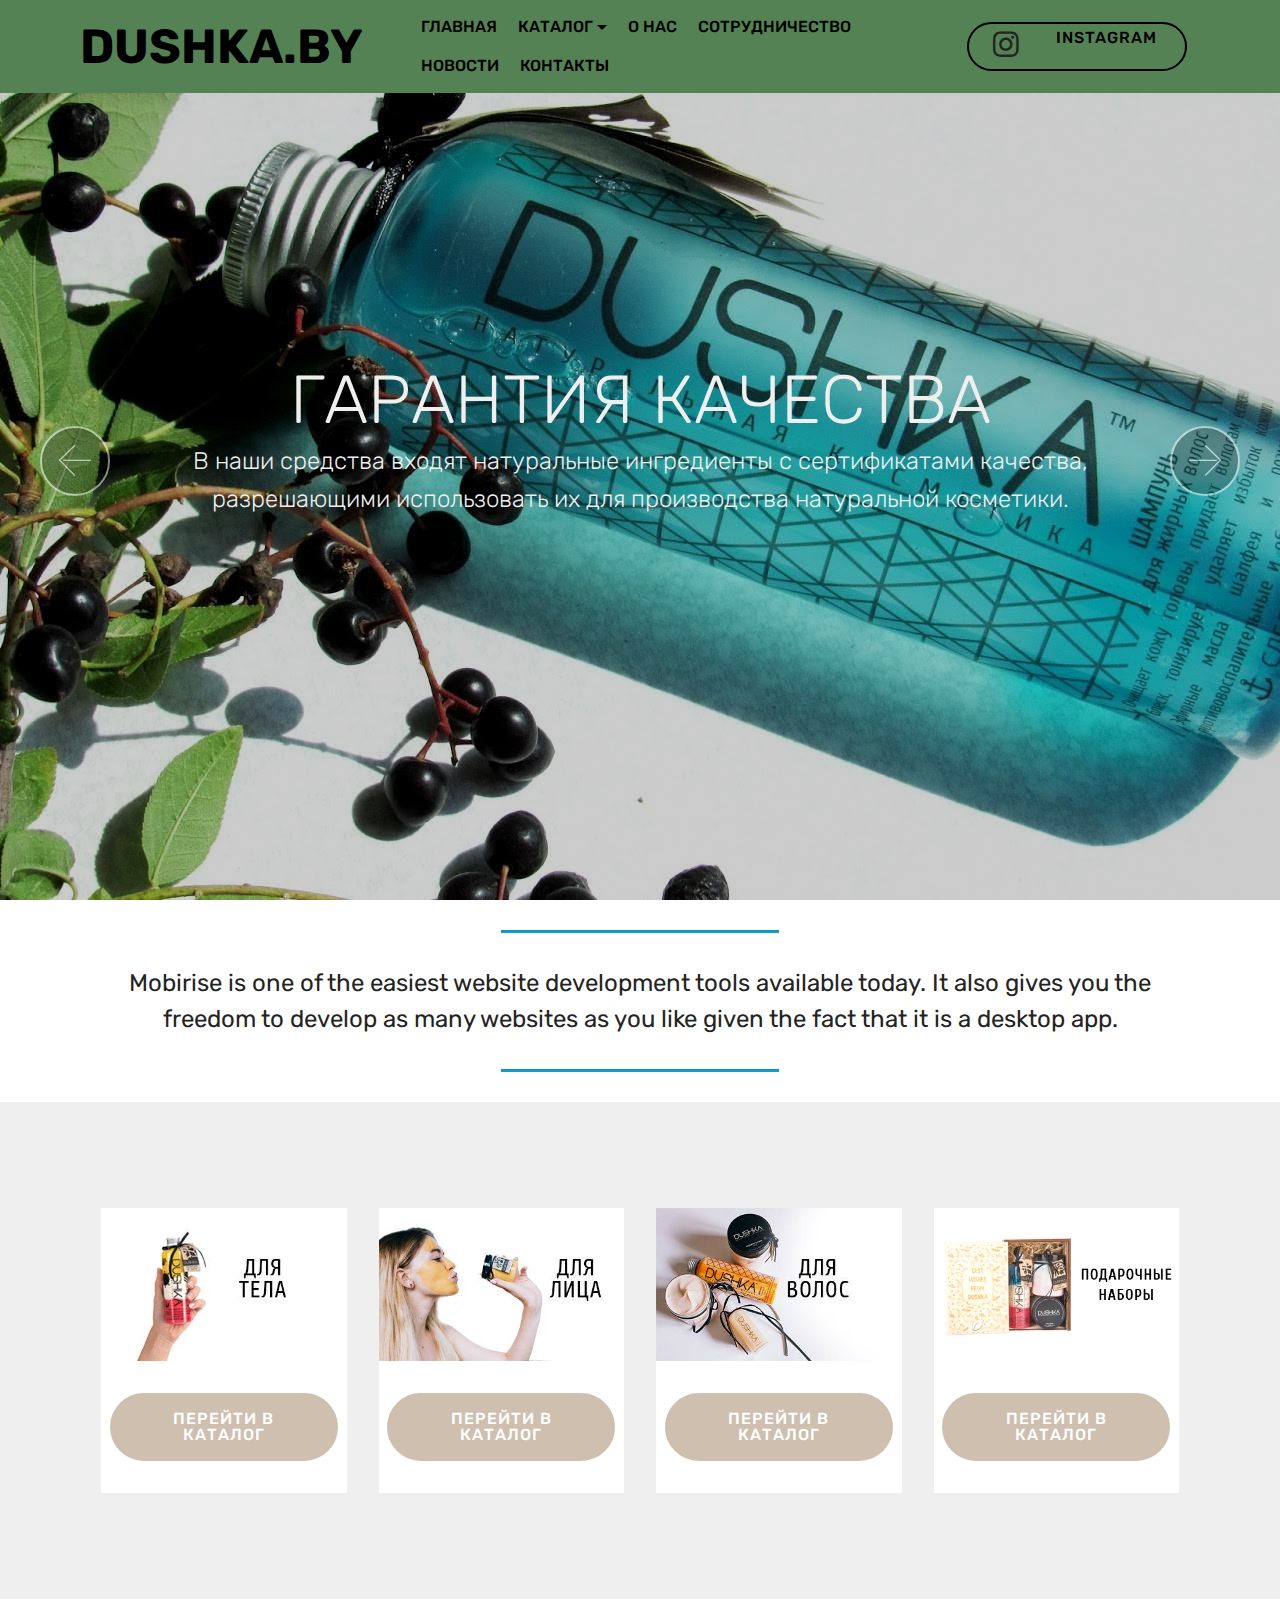
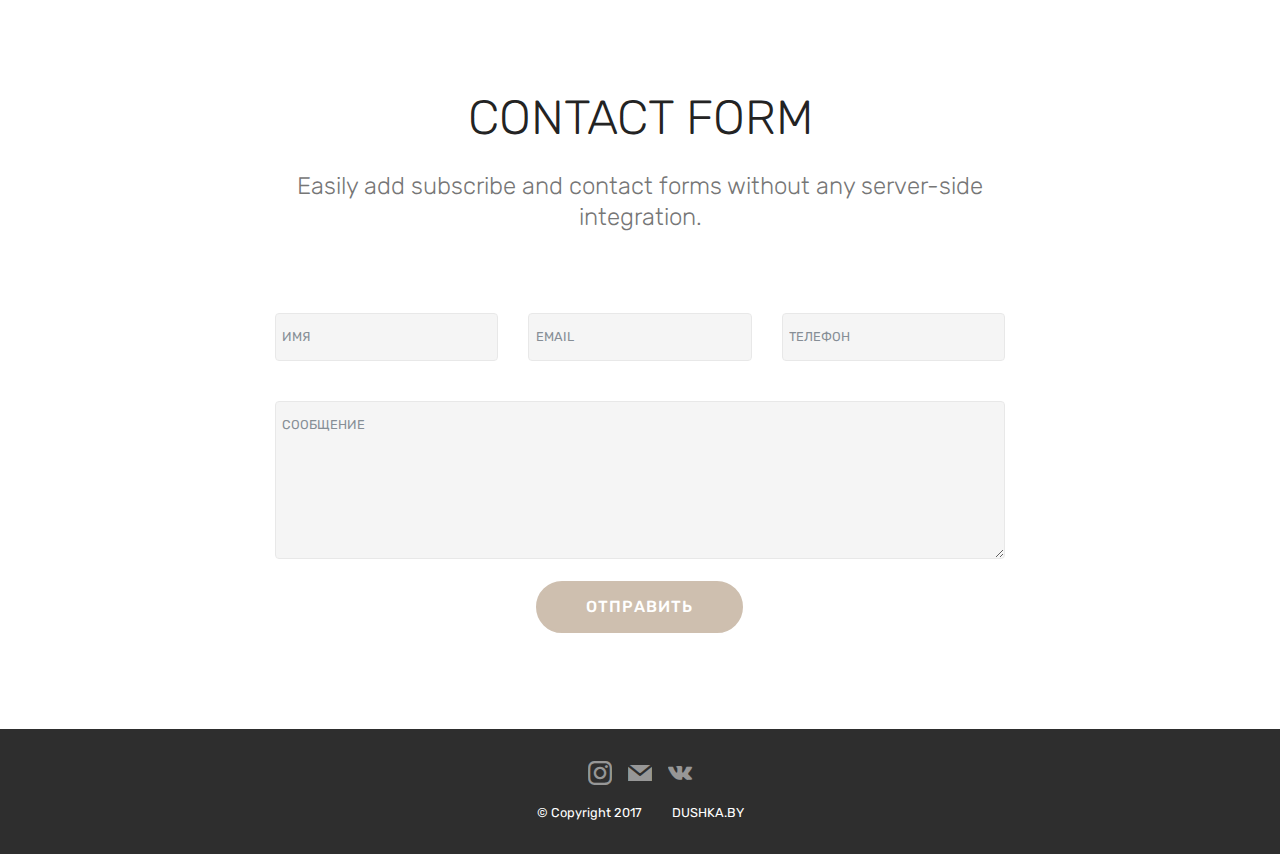
==== commit e2ee8d28: "create github pages" ====
--- a/index.html
+++ b/index.html
@@ -23,7 +23,7 @@
   
 </head>
 <body>
-<section class="menu cid-qB2t56JQNz" once="menu" id="menu1-0" data-rv-view="389">
+<section class="menu cid-qB2t56JQNz" once="menu" id="menu1-0" data-rv-view="426">
 
     
 
@@ -54,7 +54,7 @@
     </nav>
 </section>
 
-<section class="engine"><a href="https://mobirisethemes.info">Современные bootstrap шаблоны Можно всегда у нас на сайте</a></section><section class="carousel slide cid-qB2wFe094n" data-interval="false" id="slider1-1" data-rv-view="391">
+<section class="engine"><a href="https://mobiriz.store/">скачать программу для создания сайтов на русском языке</a></section><section class="carousel slide cid-qB2wFe094n" data-interval="false" id="slider1-1" data-rv-view="428">
 
     
 
@@ -62,7 +62,7 @@
 
 </section>
 
-<section class="mbr-section article content9 cid-qB2C5EbMY2" id="content9-2" data-rv-view="403">
+<section class="mbr-section article content9 cid-qB2C5EbMY2" id="content9-2" data-rv-view="440">
     
      
 
@@ -77,7 +77,7 @@
         </div>
 </section>
 
-<section class="features3 cid-qB3M7paw9y" id="features3-7" data-rv-view="405">
+<section class="features3 cid-qB3M7paw9y" id="features3-7" data-rv-view="442">
 
     
 
@@ -143,7 +143,7 @@
     </div>
 </section>
 
-<section class="mbr-section form1 cid-qB3NNVXG8j" id="form1-8" data-rv-view="408">
+<section class="mbr-section form1 cid-qB3NNVXG8j" id="form1-8" data-rv-view="445">
 
     
 
@@ -165,7 +165,7 @@
             <div class="media-container-column col-lg-8" data-form-type="formoid">
                     <div data-form-alert="" hidden="">ВАШ ЗАКАЗ ПРИНЯТ!!</div>
             
-                    <form class="mbr-form" action="https://mobirise.com/" method="post" data-form-title="Mobirise Form"><input type="hidden" data-form-email="true" value="GAE3ifCP+RsRSD0ZVtzmwENNKTqs3hxcGVDmZ1u8x0DajtboHRudoJtHRU5jz0nPEMmqJsfV3GrtwkZVNbDu36FgyVKIQjobGoaf90U6ARGHGFl7/Kj0T1n71Yl6J13o">
+                    <form class="mbr-form" action="https://mobirise.com/" method="post" data-form-title="Mobirise Form"><input type="hidden" data-form-email="true" value="Qs+4KRBNsgAlUVtYWdBPNQvMKPLns/bJCp64GChZIQsEOMa4y2vne2bUuU72zdTr7TOi6W/7WcQs5O98ECQ8W1MW1TX6GWIPB0fBKXKZA8ufTjuihjBiss6v5wTkLrEU">
                         <div class="row row-sm-offset">
                             <div class="col-md-4 multi-horizontal" data-for="name">
                                 <div class="form-group">
@@ -198,7 +198,7 @@
     </div>
 </section>
 
-<section once="" class="cid-qB3NXkF1l2" id="footer7-a" data-rv-view="411">
+<section once="" class="cid-qB3NXkF1l2" id="footer7-a" data-rv-view="448">
 
     
 
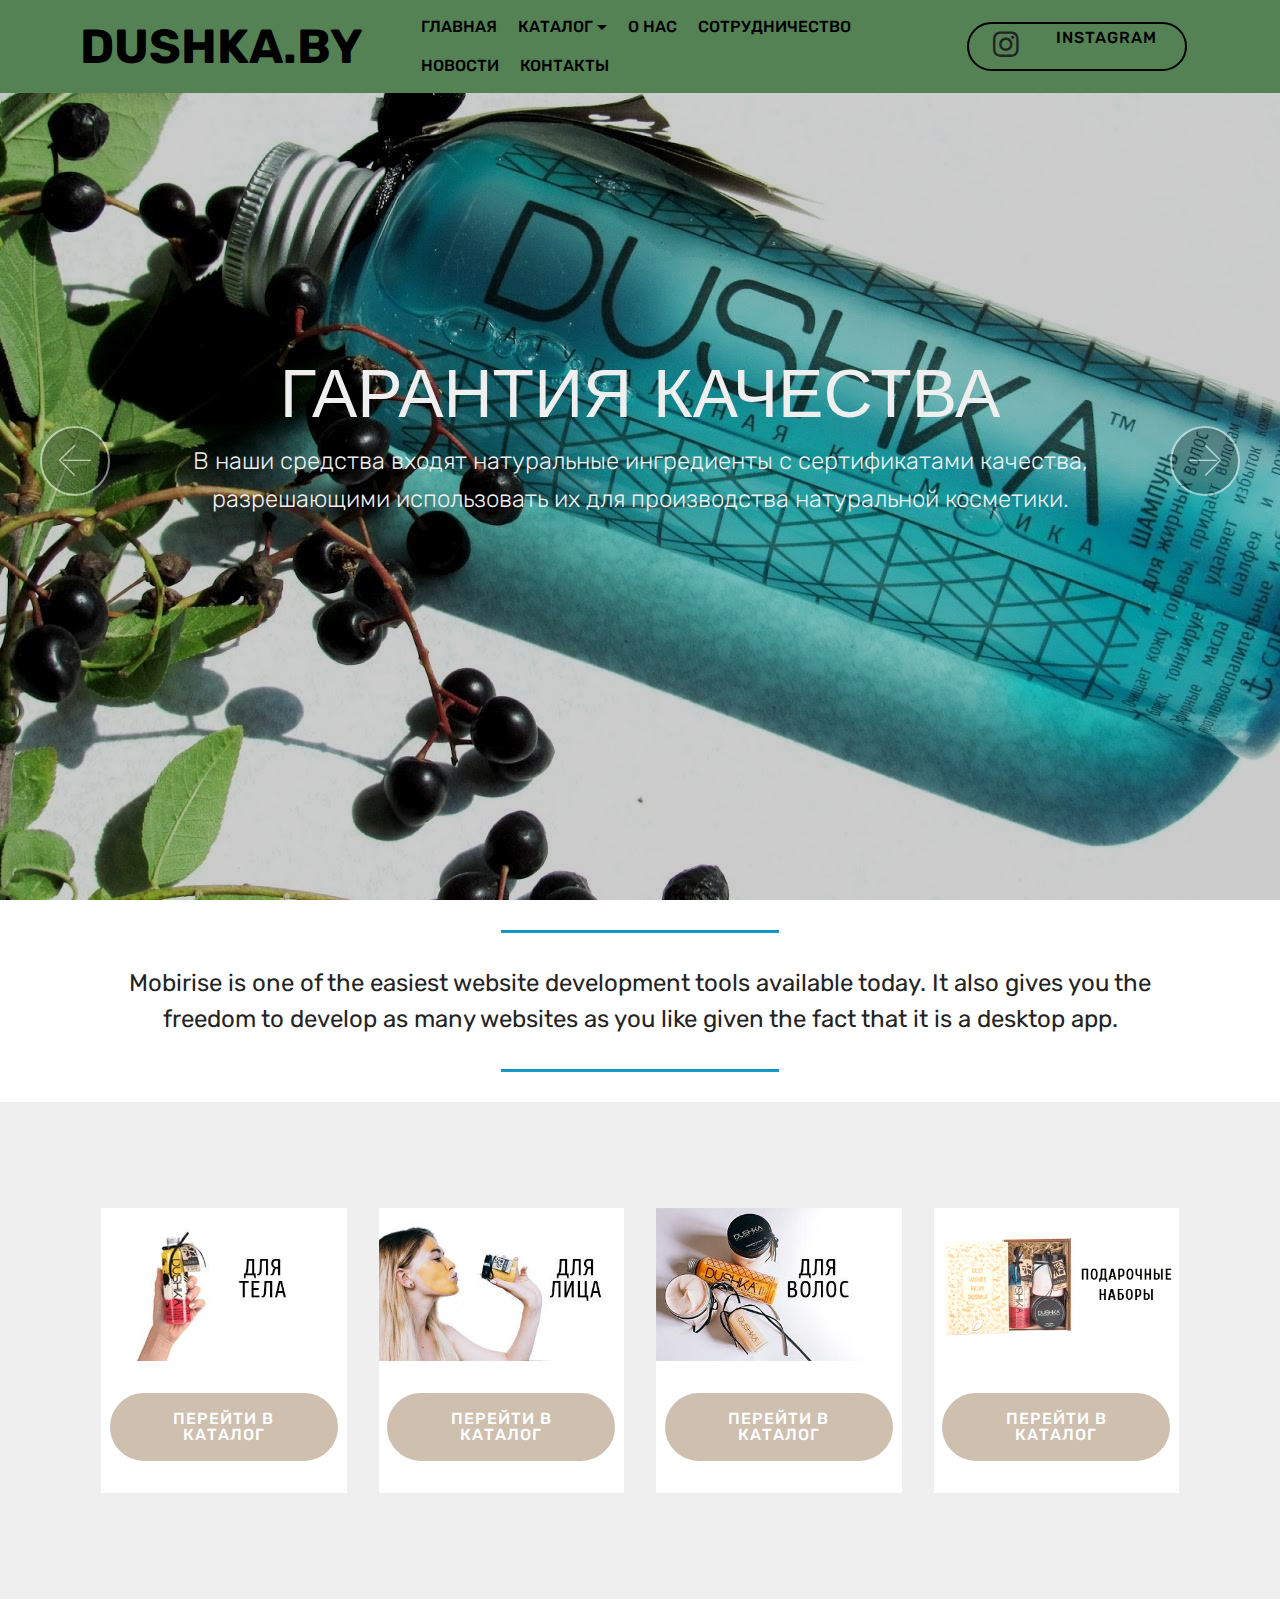
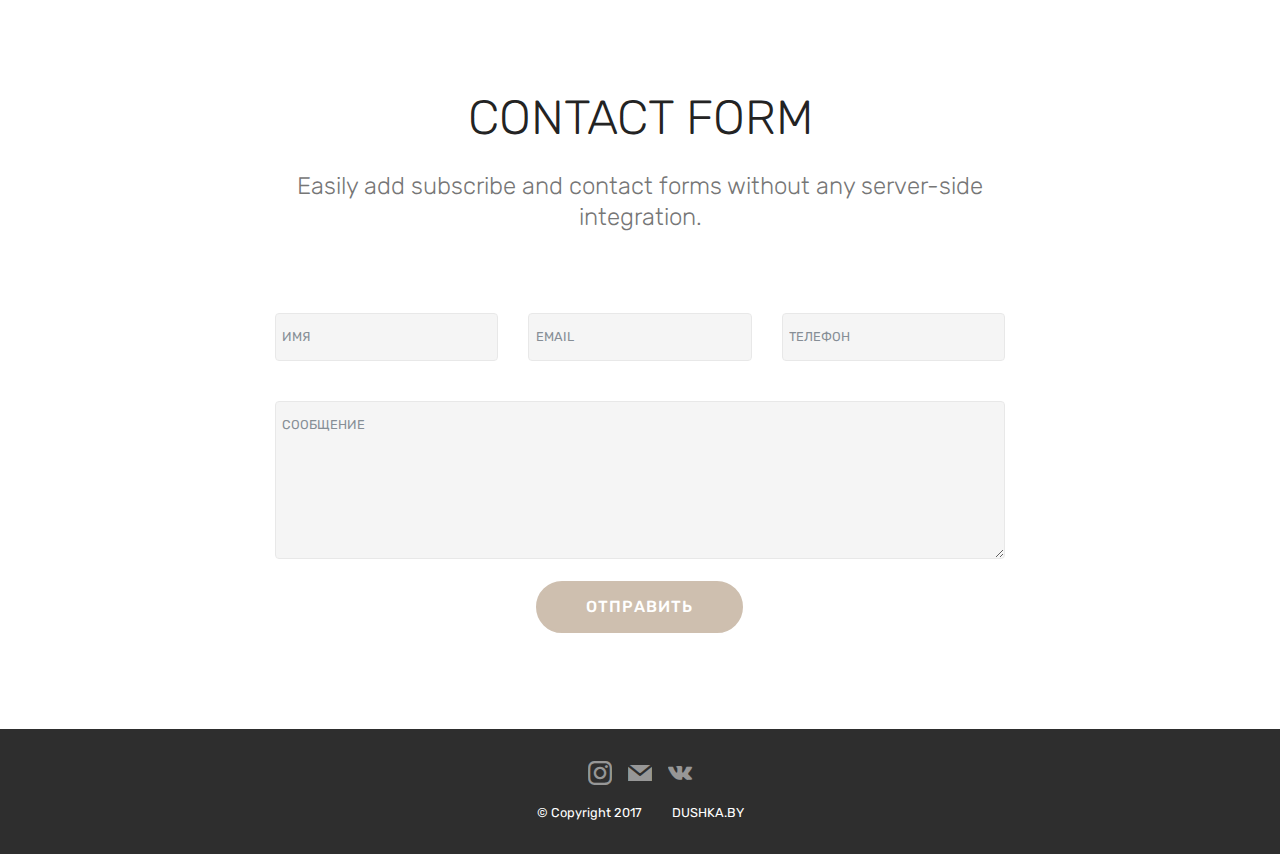
==== commit 521650eb: "create github pages" ====
--- a/index.html
+++ b/index.html
@@ -23,7 +23,7 @@
   
 </head>
 <body>
-<section class="menu cid-qB2t56JQNz" once="menu" id="menu1-0" data-rv-view="426">
+<section class="menu cid-qB2t56JQNz" once="menu" id="menu1-0" data-rv-view="611">
 
     
 
@@ -54,7 +54,7 @@
     </nav>
 </section>
 
-<section class="engine"><a href="https://mobiriz.store/">скачать программу для создания сайтов на русском языке</a></section><section class="carousel slide cid-qB2wFe094n" data-interval="false" id="slider1-1" data-rv-view="428">
+<section class="engine"><a href="https://mobirisethemes.info">Лучшие бесплатные шаблоны для сайта Скачать бесплатно Можно у нас на сайте</a></section><section class="carousel slide cid-qB2wFe094n" data-interval="false" id="slider1-1" data-rv-view="613">
 
     
 
@@ -62,7 +62,7 @@
 
 </section>
 
-<section class="mbr-section article content9 cid-qB2C5EbMY2" id="content9-2" data-rv-view="440">
+<section class="mbr-section article content9 cid-qB2C5EbMY2" id="content9-2" data-rv-view="625">
     
      
 
@@ -77,7 +77,7 @@
         </div>
 </section>
 
-<section class="features3 cid-qB3M7paw9y" id="features3-7" data-rv-view="442">
+<section class="features3 cid-qB3M7paw9y" id="features3-7" data-rv-view="627">
 
     
 
@@ -143,7 +143,7 @@
     </div>
 </section>
 
-<section class="mbr-section form1 cid-qB3NNVXG8j" id="form1-8" data-rv-view="445">
+<section class="mbr-section form1 cid-qB3NNVXG8j" id="form1-8" data-rv-view="630">
 
     
 
@@ -165,7 +165,7 @@
             <div class="media-container-column col-lg-8" data-form-type="formoid">
                     <div data-form-alert="" hidden="">ВАШ ЗАКАЗ ПРИНЯТ!!</div>
             
-                    <form class="mbr-form" action="https://mobirise.com/" method="post" data-form-title="Mobirise Form"><input type="hidden" data-form-email="true" value="Qs+4KRBNsgAlUVtYWdBPNQvMKPLns/bJCp64GChZIQsEOMa4y2vne2bUuU72zdTr7TOi6W/7WcQs5O98ECQ8W1MW1TX6GWIPB0fBKXKZA8ufTjuihjBiss6v5wTkLrEU">
+                    <form class="mbr-form" action="https://mobirise.com/" method="post" data-form-title="Mobirise Form"><input type="hidden" data-form-email="true" value="qoilh27lLyivhN+VKoCLHVe/bh4SFuifStsvFyL94JVmDcuc1jwxascFIwesSv/gfthiDctUJ5V03ZwyBTqSFTfnS34bLxr3HjVD5QARUIpWHQTTgwM2rKqXwQvG+ysm">
                         <div class="row row-sm-offset">
                             <div class="col-md-4 multi-horizontal" data-for="name">
                                 <div class="form-group">
@@ -198,7 +198,7 @@
     </div>
 </section>
 
-<section once="" class="cid-qB3NXkF1l2" id="footer7-a" data-rv-view="448">
+<section once="" class="cid-qB3NXkF1l2" id="footer7-a" data-rv-view="633">
 
     
 
--- a/assets/mobirise/css/mbr-additional.css
+++ b/assets/mobirise/css/mbr-additional.css
@@ -1,3 +1,4 @@
+@import url(https://fonts.googleapis.com/css?family=Josefin+Sans:100,100i,300,300i,400,400i,600,600i,700,700i);
 @import url(https://fonts.googleapis.com/css?family=Rubik:300,300i,400,400i,500,500i,700,700i,900,900i);
 
 
@@ -20,7 +21,7 @@
   line-height: 1.6;
 }
 .display-1 {
-  font-family: 'Rubik', sans-serif;
+  font-family: 'Josefin Sans', sans-serif;
   font-size: 4.25rem;
 }
 .display-1 > .mbr-iconfont {
